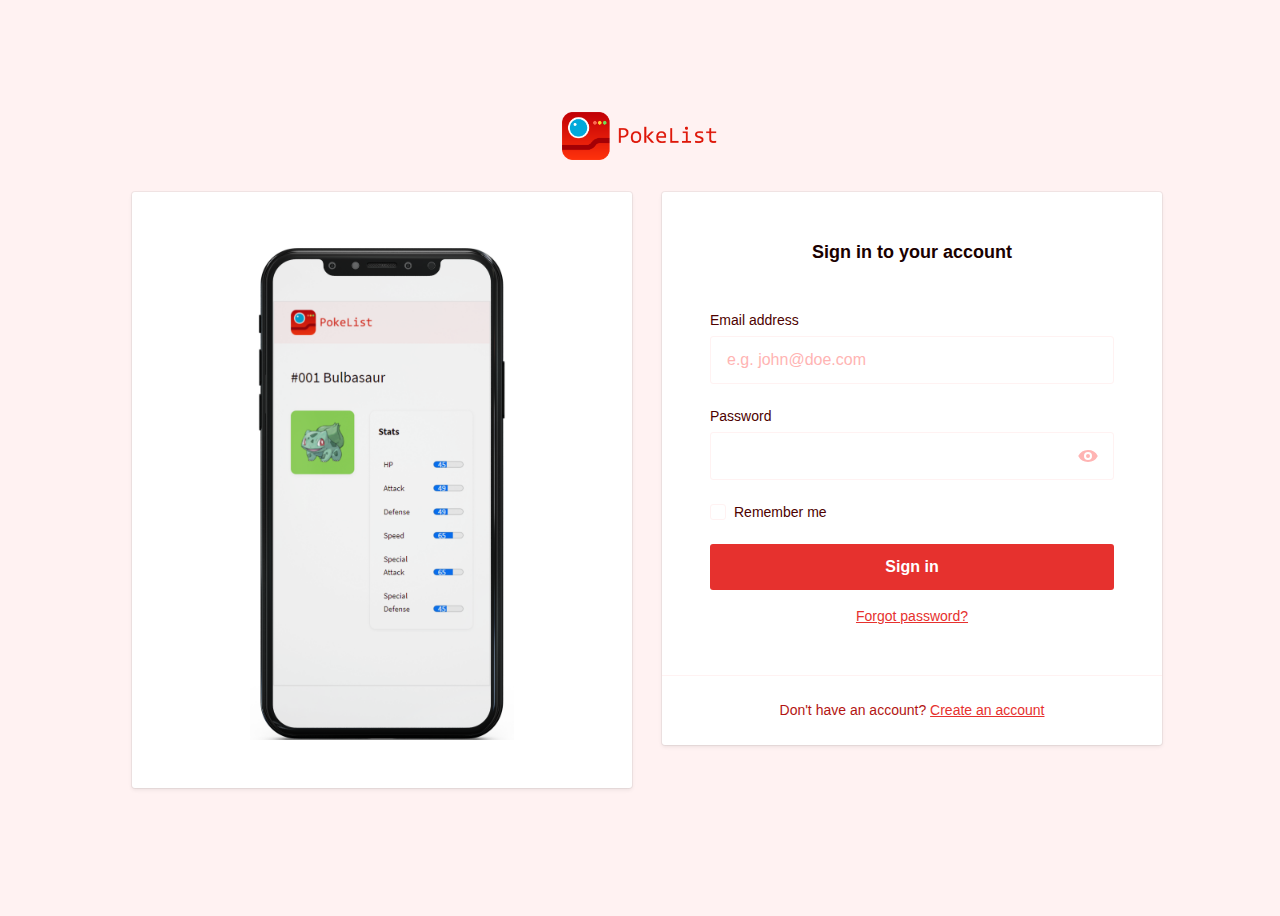
==== launchPage.html @ 208b876e "Name filter added" ====
<!doctype html>
<html lang="en">

<head>
    <meta charset="utf-8">
    <meta http-equiv="x-ua-compatible" content="ie=edge">
    <title>Pokemon</title>
    <meta name="description" content="This is my HTML5 boilerplate.">
    <meta name="viewport" content="width=device-width, initial-scale=1.0">

    <link rel="shortcut icon" type="image/x-icon" href="favicon.ico" />
    <link href="https://fonts.googleapis.com/css?family=Source+Sans+Pro:400,700" rel="stylesheet">
    <link rel="stylesheet" href="css/normalize.css">
    <link rel="stylesheet" href="css/screen2.css">

    <script src="script/app.js" defer></script>
</head>

<body>
    <section class="o-row o-row--lg o-row--login">
        <div class="o-container u-max-width-lg">
            <h1 class="c-logo">
                <img class="c-logo_image" src="img/pokelist.png" alt="PokeList">
            </h1>
            <div class="parent">
                <div class="div1">
                    <form class="c-card" action="#">
                        <div class="c-card__body">
                            <img class="o-image_mockup" src="img/mockup.png" alt="mockup">
                        </div>
                    </form>
                </div>
                <div class="div2">
                    <form class="c-card" action="#">
                        <div class="c-card__body">
                            <h2 class="c-card__title">
                                Sign in to your account
                            </h2>
                            <p class="c-form-field js-email-field">
                                <label class="c-label js-email-label" for="username">
                                    Email address
                                    <span class="c-label__error-message js-email-error-message">
                                        This field is required
                                    </span>
                                </label>
                                <input class="c-input js-email-input" type="email" name="username" id="username"
                                    placeholder="e.g. john@doe.com" required>
                            </p>
                            <p class="c-form-field js-password-field">
                                <label class="c-label js-password-label" for="password">
                                    Password
                                    <span class="c-label__error-message js-password-error-message">
                                        This field is required
                                    </span>
                                </label>
                                <span class="c-password-toggle-container">
                                    <input class="c-input c-input--password-with-toggle js-password-input"
                                        type="password" name="password" id="password" required>
                                    <!-- Password toggle -->
                                    <span class="c-password-toggle">
                                        <input id="togglePasswordCheckbox" type="checkbox"
                                            class="o-hide-accessible c-password-toggle__checkbox js-password-toggle-checkbox"
                                            tabindex="-1" />
                                        <label class="c-password-toggle__label" for="togglePasswordCheckbox">
                                            <svg class="c-password-toggle__symbol c-password-toggle__symbol--show"
                                                xmlns="http://www.w3.org/2000/svg" viewBox="0 0 20 20">
                                                <path
                                                    d="M6.4,133.876a11,11,0,0,1,19.571-.061l.029.061a11,11,0,0,1-19.571.061l-.029-.061Zm9.8,4a4,4,0,1,0,0-8h0a4,4,0,0,0,0,8Zm0-2a2,2,0,0,1,0-4h0a2,2,0,1,1,0,4Z"
                                                    transform="translate(-6.2 -123.876)" />
                                            </svg>
                                            <svg class="c-password-toggle__symbol c-password-toggle__symbol--hide"
                                                xmlns="http://www.w3.org/2000/svg" viewBox="0 0 20 20">
                                                <path
                                                    d="M19.009,73.18l-1.77,1.78a3.908,3.908,0,0,0-1.037-.137,4,4,0,0,0-3.857,5.065l-.007-.028-2.76,2.75A11.106,11.106,0,0,1,6.4,78.82,11.014,11.014,0,0,1,19.076,73.2L19,73.18Zm3.8,1.85a11.163,11.163,0,0,1,3.2,3.79,11.014,11.014,0,0,1-12.7,5.622l.077.018,1.77-1.78a3.907,3.907,0,0,0,1.037.137,4,4,0,0,0,3.857-5.065l.007.028,2.76-2.75Zm-.25-3.99,1.42,1.42L9.839,86.6l-1.42-1.42Z"
                                                    transform="translate(-6.199 -68.82)" />
                                            </svg>
                                            <span class="o-hide-accessible">Show password</span>
                                        </label>
                                    </span>
                                </span>
                            </p>
                            <!-- Custom checkbox -->
                            <p class="c-form-field c-form-field--option">
                                <input class="o-hide-accessible c-option c-option--hidden js-remember-input"
                                    type="checkbox" id="customRememberme">
                                <label class="c-label c-label--option c-custom-option js-remember-label"
                                    for="customRememberme">
                                    <span class="c-custom-option__fake-input c-custom-option__fake-input--checkbox">
                                        <svg class="c-custom-option__symbol" xmlns="http://www.w3.org/2000/svg"
                                            viewBox="0 0 9 6.75">
                                            <path
                                                d="M4.75,9.5a1,1,0,0,1-.707-.293l-2.25-2.25A1,1,0,1,1,3.207,5.543L4.75,7.086,8.793,3.043a1,1,0,0,1,1.414,1.414l-4.75,4.75A1,1,0,0,1,4.75,9.5"
                                                transform="translate(-1.5 -2.75)" />
                                        </svg>
                                    </span>
                                    Remember me
                                </label>
                            </p>
                            <p class="u-mb-md">
                                <!-- Button -->
                                <button class="o-button-reset c-button js-sign-in-button">Sign in</button>
                            </p>
                            <p class="u-text-sm u-align-text-center">
                                <a href="#!">
                                    Forgot password?
                                </a>
                            </p>
                        </div>
                        <div class="c-card__footer">
                            <p class="u-align-text-center u-text-sm u-color-neutral-dark">
                                Don't have an account? <a href="#">Create an account</a>
                            </p>
                        </div>
                    </form>
                </div>
            </div>
        </div>
    </section>
</body>

</html>
---- css/screen2.css ----
.parent {
    display: grid;
    grid-template-columns: repeat(2, 1fr);
    grid-template-rows: 1fr;
    grid-column-gap: 30px;
    grid-row-gap: 30px;
}
    
.div1 { grid-area: 1 / 1 / 2 / 2; }
.div2 { grid-area: 1 / 2 / 2 / 3; }

/*------------------------------------*\
#FONTS
\*------------------------------------*/

@font-face {
    font-family: "Inter Web";
    font-weight: 400;
    src: url("../fonts/Inter-Regular.woff2") format("woff2")
}

@font-face {
    font-family: "Inter Web";
    font-weight: 600;
    src: url("../fonts/Inter-SemiBold.woff2") format("woff2")
}

/*------------------------------------*\
#Variables
\*------------------------------------*/

:root {
    /* Global colors */
    --global-color-alpha-light: #ef5350;
    --global-color-alpha: #e6312e;
    
    --global-color-beta: #ffe6e6;

    --global-color-neutral-xxx-light: #fff2f2;
    --global-color-neutral-xx-light: #ffe6e6;
    --global-color-neutral-x-light: #ffb4b3;
    --global-color-neutral-light: #ef5350;
    --global-color-neutral: #e6312e;
    --global-color-neutral-dark: #b31512;
    --global-color-neutral-x-dark: #800200;
    --global-color-neutral-xx-dark: #4d0100;
    --global-color-neutral-xxx-dark: #1a0000;
    --global-color-error: #FF3333;
    --global-color-error-transparent: #FF3333bf;
    --global-color-error-x-transparent: #FF33334d;

    /* global page settings */
    --global-page-color: var(--global-color-neutral-xxx-dark);
    --global-page-backgroundColor: var(--global-color-neutral-xxx-light);
    --global-selection-backgroundColor: var(--global-color-alpha);

    /* border radius */
    --global-borderRadius: 3px;
    --global-borderWidth: 1px;

    /* transitions */
    --global-transitionEasing-out: ease-out;
    --global-transitionEasing-out-cubic: cubic-bezier(0.22, 0.61, 0.36, 1);
    --global-transitionDuration-alpha: .1s;
    --global-transitionDuration-beta: .2s;
    --global-transitionDuration-gamma: .3s;


     /* Baseline settings */
    --global-baseline: 8px;         
    --global-whitespace: calc(var(--global-baseline) * 3); /* = 24px */

    --global-whitespace-xs: calc(var(--global-baseline) * .5); /* = 4px */
    --global-whitespace-sm: calc(var(--global-baseline) * 1); /*  = 8px */
    --global-whitespace-md: calc(var(--global-baseline) * 2); /*  = 16px */
    --global-whitespace-lg: calc(var(--global-baseline) * 4); /*  = 32px */
    --global-whitespace-xl: calc(var(--global-whitespace) * 2); /*  = 48px */
    --global-whitespace-xxl: calc(var(--global-whitespace) * 3); /*  = 72px */

    /* forms */
    --global-label-color: var(--global-color-neutral-xx-dark);
    --global-placeholder-color: var(--global-color-neutral-x-light);
    --global-input-backgroundColor: White;
    --global-input-color: var(--global-color-neutral-xxx-dark);
    --global-input-borderColor: var(--global-color-neutral-xxx-light);
    --global-input-hover-borderColor: var(--global-color-neutral-xx-light);
    --global-input-focus-borderColor: var(--global-color-alpha);
    --global-input-error-borderColor: var(--global-color-error);
    --global-input-focus-boxShadowSpread: 0 0 0 3px;
    --global-input-focus-boxShadowColor: var(--global-color-alpha-x-transparent);
    --global-input-error-boxShadowColor: var(--global-color-error-x-transparent);
}

@media (prefers-color-scheme: dark) {
    :root {
        --global-page-color: White;
        --global-page-backgroundColor: var(--global-color-neutral-xxx-dark);

        --global-label-color: var(--global-color-neutral-xx-light);
        --global-placeholder-color: var(--global-color-neutral-dark);
        --global-input-backgroundColor: var(--global-color-neutral-xxx-dark);
        --global-input-color: var(--global-color-neutral-xxx-light);
        --global-input-borderColor: var(--global-input-backgroundColor);
        --global-input-hover-borderColor: var(--global-input-backgroundColor);
        --global-input-focus-borderColor: var(--global-input-backgroundColor);
        --global-input-focus-boxShadowColor: var(--global-color-alpha-transparent);
        --global-input-error-boxShadowColor: var(--global-color-error-transparent);
    }
}

/*------------------------------------*\
#GENERIC
\*------------------------------------*/

/*
    Generic: Page
    ---
    Global page styles + universal box-sizing:
*/

html {
    background-color: var(--global-page-backgroundColor);
    color: var(--global-page-color);
    font-size: 16px;
    line-height: 1.5;
    font-family: "Inter Web", Helvetica, arial, sans-serif;
    box-sizing: border-box;
    -webkit-font-smoothing: antialiased;
    -moz-osx-font-smoothing: grayscale;
}

*,
*:before,
*:after {
    box-sizing: inherit;
}

/*
* Remove text-shadow in selection highlight:
* https://twitter.com/miketaylr/status/12228805301
*
* Customize the background color to match your design.
*/

::-moz-selection {
    background: var(--global-selection-backgroundColor);
    color: white;
    text-shadow: none;
}

::selection {
    background: var(--global-selection-backgroundColor);
    color: white;
    text-shadow: none;
}

/*------------------------------------*\
#Elements
\*------------------------------------*/

/*
Elements: Images
---
Default markup for images to make them responsive
*/

img {
    max-width: 100%;
    vertical-align: top;
}

/*
    Elements: typography
    ---
    Default markup for typographic elements
*/

h1,
h2,
h3 {
    font-weight: 700;
}

h1 {
    font-size: 36px;
    line-height: calc(var(--global-baseline) * 6);
    margin: 0 0 var(--global-whitespace);
}

h2 {
    font-size: 32px;
    line-height: calc(var(--global-baseline) * 5);
    margin: 0 0 var(--global-whitespace);
}

h3 {
    font-size: 26px;
    line-height: calc(var(--global-baseline) * 4);
    margin: 0 0 var(--global-whitespace);
}

h4,
h5,
h6 {
    font-size: 16px;
    font-weight: 600;
    line-height: calc(var(--global-baseline) * 3);
    margin: 0 0 var(--global-whitespace);
}

p,
ol,
ul,
dl,
table,
address,
figure {
    margin: 0 0 var(--global-whitespace);
}

ul,
ol {
    padding-left: var(--global-whitespace);
}

li ul,
li ol {
    margin-bottom: 0;
}

blockquote {
    font-style: normal;
    font-size: 23px;
    line-height: calc(var(--global-baseline) * 6);
    margin: 0 0 var(--global-whitespace);
}

blockquote * {
    font-size: inherit;
    line-height: inherit;
}

figcaption {
    font-weight: 400;
    font-size: 12px;
    line-height: calc(var(--global-baseline) * 2);
    margin-top: var(--global-whitespace-xxs);
}

hr {
    border: 0;
    height: var(--global-borderWidth);
    background: LightGrey;
    margin: 0 0 var(--global-whitespace);
}

a {
    --link-transition: all var(--global-transitionDuration-alpha) var(--global-transitionEasing-out);
    transition: var(--link-transition);
    color: var(--link-color, var(--global-color-alpha));
    outline-color: var(--link-boxShadowColor);
    outline-width: medium;
    outline-offset: 2px;
}

a:visited {
    color: var(--link-visited-color, var(--global-color-alpha));
}

a:hover {
    color: var(--link-hover-color, var(--global-color-alpha-light));
}

a:active {
    color: var(--link-active-color, var(--global-color-alpha-dark));
}

a:focus {
    color: var(--link-focus-color, var(--global-color-alpha));
}

label,
input {
    display: block;
}

select {
    width: 100%;
}

input::placeholder {
    color: var(--global-placeholder-color);
}

/*------------------------------------*\
#OBJECTS
\*------------------------------------*/

.o-image_mockup {
    display:block;
    margin-left:auto;
    margin-right:auto;
    height: 500px;
}

/*
    Objects: Row
    ---
    Creates a horizontal row that stretches the viewport and adds padding around children
*/

.o-row {
    position: relative;
    padding: 24px 24px 0;
}

.o-row--login {
    min-height: 100vh;
    display: flex;
    align-items: center;
}

/* size modifiers */

.o-row--lg {
    padding-top: 48px;
    padding-bottom: 24px;
}

.o-row--xl {
    padding-top: 72px;
    padding-bottom: 48px;
}

@media (min-width: 768px) {
    .o-row {
        padding-left: 48px;
        padding-right: 48px;
    }
}

@media (min-width: 992px) {
    .o-row--xl {
        padding-top: 96px;
        padding-bottom: 72px;
    }
}

/*
    Objects: Container
    ---
    Creates a horizontal container that sets de global max-width
*/

.o-container {
    margin-left: auto;
    margin-right: auto;
    max-width: 79.5em; /* 79.5 * 16px = 1272 */
    width: 100%;
}

/*
    Objects: Row
    ---
    Creates a horizontal row that stretches the viewport and adds padding around children
*/

.o-row {
    position: relative;
    padding: var(--global-whitespace) var(--global-whitespace) 0;
}

.o-row--login {
    min-height: 100vh;
    display: -webkit-flex;
    display: -ms-flex;
    display: flex;
    -ms-align-items: center;
    align-items: center;
}

/* size modifiers */

.o-row--lg {
    padding-top: var(--global-whitespace-lg);
    padding-bottom: var(--global-whitespace);
}

@media (min-width: 768px) {
    .o-row {
        padding-left: var(--global-whitespace-lg);
        padding-right: var(--global-whitespace-lg);
    }
}

/*
    Objects: Container
    ---
    Creates a horizontal container that sets de global max-width
*/

.o-container {
    margin-left: auto;
    margin-right: auto;
    max-width: 79.5em; /* 79.5 * 16px = 1272 */
    width: 100%;
}

/*
    Objects: section
    ---
    Creates vertical whitespace between adjacent sections inside a row
*/

.o-section {
    position: relative;
}

.o-section + .o-section {
    padding-top: var(--global-whitespace);
}

@media (min-width: 768px) {
    .o-section--lg + .o-section--lg,
    .o-section--xl + .o-section--xl {
        padding-top: var(--global-whitespace-lg);
    }
}

@media (min-width: 992px) {
    .o-section--xl + .o-section--xl {
        padding-top: var(--global-whitespace-xxl);
    }
}

/*
    Objects: Layout
    ---
    The layout object provides us with a column-style layout system. This object
    contains the basic structural elements, but classes should be complemented
    with width utilities
*/

.o-layout {
    display: -webkit-flex;
    display: -ms-flexbox;
    display: flex;
    flex-wrap: wrap;
}

.o-layout__item {
    width: 100%;
}

/* gutter modifiers, these affect o-layout__item too */

.o-layout--gutter {
    margin: 0 -12px;
}

.o-layout--gutter > .o-layout__item {
    padding: 0 12px;
}

.o-layout--gutter-sm {
    margin: 0 -6px;
}

.o-layout--gutter-sm > .o-layout__item {
    padding: 0 6px;
}

.o-layout--gutter-lg {
    margin: 0 calc(var(--global-whitespace) * -1);
}

.o-layout--gutter-lg > .o-layout__item {
    padding: 0 var(--global-whitespace);
}

.o-layout--gutter-xl {
    margin: 0 calc(var(--global-whitespace-lg) * -1);
}

.o-layout--gutter-xl > .o-layout__item {
    padding: 0 var(--global-whitespace-lg);
}

/* reverse horizontal row modifier */

.o-layout--row-reverse {
    flex-direction: row-reverse;
}

/* Horizontal alignment modifiers*/

.o-layout--justify-start {
    justify-content: flex-start;
}

.o-layout--justify-end {
    justify-content: flex-end;
}

.o-layout--justify-center {
    justify-content: center;
}

.o-layout--justify-space-around {
    justify-content: space-around;
}

.o-layout--justify-space-evenly {
    justify-content: space-evenly;
}

.o-layout--justify-space-between {
    justify-content: space-between;
}

/* Vertical alignment modifiers */

.o-layout--align-start {
    align-items: flex-start;
}

.o-layout--align-end {
    align-items: flex-end;
}

.o-layout--align-center {
    align-items: center;
}

.o-layout--align-baseline {
    align-items: baseline;
}

/* Vertical alignment modifiers that only work if there is one than one flex item */

.o-layout--align-content-start {
    align-content: start;
}

.o-layout--align-content-end {
    align-content: end;
}

.o-layout--align-content-center {
    align-content: center;
}

.o-layout--align-content-space-around {
    align-content: space-around;
}

.o-layout--align-content-space-between {
    align-content: space-between;
}

/*
    Objects: List
    ---
    Small reusable object to remove default list styling from lists
*/

.o-list {
    list-style: none;
    padding: 0;
}

/*
    Object: Button reset
    ---
    Small button reset object
*/

.o-button-reset {
    border: none;
    margin: 0;
    padding: 0;
    width: auto;
    overflow: visible;
    background: transparent;

    /* inherit font & color from ancestor */
    color: inherit;
    font: inherit;

    /* Normalize `line-height`. Cannot be changed from `normal` in Firefox 4+. */
    line-height: normal;

    /* Corrects font smoothing for webkit */
    -webkit-font-smoothing: inherit;
    -moz-osx-font-smoothing: inherit;

    /* Corrects inability to style clickable `input` types in iOS */
    -webkit-appearance: none;
}

/*
    Object: Hide accessible
    ---
    Accessibly hide any element
*/

.o-hide-accessible {
    position: absolute;
    width: 1px;
    height: 1px;
    padding: 0;
    margin: -1px;
    overflow: hidden;
    clip: rect(0, 0, 0, 0);
    border: 0;
}

/*------------------------------------*\
#COMPONENTS
\*------------------------------------*/

/*
    Component: Logo
    ---
    Website main logo
*/

.c-logo {
    height: var(--global-whitespace-xl);
    display: flex;
    align-items: center;
    justify-content: center;
    margin-bottom: var(--global-whitespace-lg);
}

.c-logo_image {
    height: var(--global-whitespace-xl);
}

/*
    Component: Card
    ---
    Card with box shadow
*/

.c-card {
    --card-borderRadius: var(--global-borderRadius);
    background-color: var(--card-backgroundColor, White);
    margin-bottom: var(--global-whitespace);
    border-radius: var(--card-borderRadius, var(--global-borderRadius));
    box-shadow: 0 0 0 1px rgba(0,0,0, 0.05), 0 2px 4px rgba(0,0,0,.075);
    overflow: hidden;
    width: 500px;
}

/* Add padding to child for more flexibility */
.c-card__body,
.c-card__footer {
    padding: var(--global-whitespace);
}

.c-card__footer {
    text-align: center;
    border-top: var(--global-borderWidth) solid var(--card__footer-borderColor, var(--global-color-neutral-xxx-light));
}

.c-card__title {
    text-align: center;
    font-size: 18px;
    line-height: calc(var(--global-baseline) * 3);
    font-weight: 600;
}

/* This allows c-card__body and __footer to have equal padding everywhere */

.c-card__body > *:last-child,
.c-card__footer > *:last-child,
.c-card__body > *:last-child > *:last-child,
.c-card__footer > *:last-child > *:last-child {
    margin-bottom: 0;
}

@media (min-width: 27em) {
    .c-card__body {
        padding: var(--global-whitespace-xl);
    }

    .c-card__title {
        margin-bottom: var(--global-whitespace-xl);
    }
}

@media (prefers-color-scheme: dark) {
    .c-card {
        --card-backgroundColor: var(--global-color-neutral-xxx-dark);
        --card__footer-borderColor: var(--global-color-neutral-xxx-dark);
    }
}

/*
    Component: Forms
    ---
    Everything form related here
*/

.c-form-field {
    position: relative;
}

.c-form-field--option {
    display: flex;
    align-items: center;
}

/*
    Component: Input
    ---
    Class to put on all input="text" like form inputs
*/

.c-input {
    --input-transition: all var(--global-transitionDuration-alpha) var(--global-transitionEasing-out);
    -webkit-appearance: none;
    -moz-appearance: none;
    appearance: none;
    width: 100%;
    border-radius: var(--input-borderRadius, var(--global-borderRadius));
    border: var(--input-borderWidth, var(--global-borderWidth)) solid var(--input-borderColor, var(--global-input-borderColor));
    background-color: var(--input-backgroundColor, var(--global-input-backgroundColor));
    color: var(--global-input-color);
    font-family: inherit;
    font-size: 16px;
    line-height: calc(var(--global-baseline) * 3);
    padding: calc(var(--global-baseline) * 1.5 - var(--global-borderWidth)) var(--global-whitespace-md);
    outline: none;
    transition: var(--input-transition);
}

.c-input:hover {
    border-color: var(--input-hover-borderColor, var(--global-input-hover-borderColor));
}

.c-input:focus,
.c-input:active {
    border-color: var(--input-focus-borderColor, var(--global-input-focus-borderColor));
    box-shadow: var(--global-input-focus-boxShadowSpread) var(--input-focus-boxShadowColor, var(--global-input-focus-boxShadowColor));
}

/*
Input password with toggle checkbox on top of it needs
more padding on the right to avoid overlap
*/

.c-input--password-with-toggle {
    padding-right: 52px;
}

/* input password with floating label */
/* 
.c-input--with-floating-label:focus {
    box-shadow: 0 0 0 1px var(--global-input-focus-borderColor);
} */

/* option input for checkboxes and radio buttons */

.c-option {
    margin-right: var(--global-whitespace-sm);
}

/*
    Component: Label
    ---
    Class to put on all form labels
*/

.c-label {
    margin-bottom: 0;
    font-size: 14px;
    padding-bottom: var(--global-whitespace-sm);    
    line-height: calc(var(--global-baseline) * 2);
    color: var(--label-color, var(--global-label-color));
}

.c-label--option {
    padding-bottom: 0;
}

.c-label__error-message {
    font-weight: 600;
	float: right;
	display: none;
}

.c-label__error-message.is-visible {
	display: block;
}

.c-label--floating {
    position: absolute;
    top: calc(var(--global-baseline) * 1.5);
    left: var(--global-whitespace-sm);
    padding: var(--global-whitespace-xs)  var(--global-whitespace-sm);
    background-color: var(--label--floating-backgroundColor, var(--global-input-backgroundColor));
    transition: transform var(--global-transitionDuration-alpha) var(--global-transitionEasing-out);
    z-index: 1;
    border-radius: var(--global-borderRadius);
}

.is-floating,
.c-form-field:focus-within .c-label--floating {
    transform: translateY(calc(var(--global-baseline) * -3))
}

@media (prefers-color-scheme: dark) {
    /* .c-label--floating {
        --label--floating-backgroundColor: transparent;
    } */
}

/*
    Component: Button
    ---
    Class to put on form buttons or
*/

.c-button {
    font-size: 16px;
    font-weight: 600;
    border-radius: var(--button-borderRadius, var(--global-borderRadius));
    border: var(--button-borderWidth, var(--global-borderWidth)) solid var(--button-borderColor, var(--global-color-alpha-dark));
    background-color: var(--button-backgroundColor, var(--global-color-alpha));
    color: #fff;
    padding: calc(var(--global-baseline) * 1.5 - var(--button-borderWidth, var(--global-borderWidth))) var(--global-whitespace-md);
    line-height: calc(var(--global-baseline) * 3);
    width: 100%;
    outline: none;
    box-shadow: var(--button-boxShadow, 0);
    transition: all var(--global-transitionDuration-alpha) var(--global-transitionEasing-out);
}

.c-button:hover {
    border-color: var(--button-hover-borderColor, var(--global-color-alpha-dark));
    background-color: var(--button-hover-backgroundColor, var(--global-color-alpha-light));
}

.c-button:focus {
    background-color: var(--button-focus-backgroundColor, var(--global-color-alpha));
    border-color: var(--button-focus-borderColor, var(--global-color-alpha-dark));
    box-shadow: var(--global-input-focus-boxShadowSpread) var(--button-focus-boxShadowColor, var(--global-input-focus-boxShadowColor));
}

.c-button:active {
    background-color: var(--button-active-backgroundColor, var(--global-color-alpha-dark));
    border-color: var(--button-active-borderColor, var(--global-color-alpha-dark));
    box-shadow: var(--button-active-boxShadow, 0);
}

@media (prefers-color-scheme: dark) {
    .c-button {
        --button-borderColor: var(--global-color-alpha);
        --button-hover-borderColor: var(--global-color-alpha-light);
        --button-active-borderColor: var(--global-color-alpha-dark);
        --button-focus-borderColor: var(--global-color-alpha-x-dark);
    }
}

/*
    Component: Option list
    ---

*/

.c-option-list {
    margin-bottom: var(--global-whitespace-lg);
}

.c-option-list__item {
    margin-bottom: calc(var(--global-baseline) * 1.5);
}

/*
    Custom option
    ---
    Custom checkboxes & radio buttons
*/

/* Hide the actual input with the class .o-hide-accessible */

.c-custom-option {
    --custom-option-background: var(--global-input-backgroundColor);
    --custom-option-borderRadius: var(--global-borderRadius);
    --custom-option-borderColor: var(--global-input-borderColor);
    --custom-option-hover-borderColor: var(--global-input-hover-borderColor);
    --custom-option-focus-borderColor: var(--global-input-focus-borderColor);
    --custom-option-focus-boxShadowColor: var(--global-input-focus-boxShadowColor);
    --custom-option-focus-boxShadow: var(--global-input-focus-boxShadowSpread) var(--custom-option-focus-boxShadowColor);
    --custom-option__symbol-fill: var(--global-color-alpha);
    --custom-option-transition: var(--global-transitionDuration-alpha) var(--global-transitionEasing-out);
    display: flex;
    align-items: center;
}

.c-custom-option__fake-input {
    display: flex;
    align-items: center;
    justify-content: center;
    width: 16px;
    height: 16px;
    margin-right: 8px;
    background: var(--custom-option-background);
    border: 1px solid var(--custom-option-borderColor);
    transition: all var(--custom-option-transition);
    box-shadow: var(--custom-option-boxShadow, 0);
}

.c-custom-option__fake-input--checkbox {
    border-radius: var(--custom-option-borderRadius);
}

.c-custom-option__fake-input--radio {
    border-radius: 100%;
}

.c-custom-option__symbol {
    display: block;
    opacity: 0; /* Hide the symbol initially */
    transform: scale(.5);
    transition: transform var(--custom-option-transition), opacity var(--custom-option-transition);
}

.c-custom-option__fake-input--checkbox .c-custom-option__symbol {
    width: 10px;
    height: 10px;
    fill: var(--custom-option__symbol-fill);
}

.c-custom-option__fake-input--radio .c-custom-option__symbol {
    background-color: var(--custom-option__symbol-fill);
    border-radius: 100%;
    width: 6px;
    height: 6px;
}

/* hover state */

.c-custom-option:hover {
    --custom-option-borderColor: var(--custom-option-hover-borderColor);
}

/* focused and active state */

.c-option--hidden:focus + .c-custom-option,
.c-option--hidden:active + .c-custom-option {
    --custom-option-borderColor: var(--custom-option-focus-borderColor);
    --custom-option-boxShadow: var(--custom-option-focus-boxShadow);
}

/* checked state */

.c-option--hidden:checked + .c-custom-option .c-custom-option__symbol {
    opacity: 1; /* Show the symbol when the invisible checkbox/radio button is checked */
    transform: scale(1);
}

/*
    Component: Custom Toggle
    ---
    Visually change a checkbox into a toggle
*/

.c-custom-toggle-list {
    --toggle-list-borderColor: var(--global-color-neutral-xxx-light);
    margin-bottom: 24px;
}

.c-custom-toggle-list__item {
    margin-bottom: 12px;
}

.c-custom-toggle-list__item + .c-custom-toggle-list__item {
    padding-top: 12px;
    border-top: 1px solid var(--toggle-list-borderColor);
}

.c-custom-toggle {
    --toggle-backgroundColor: var(--global-color-neutral-xxxx-light);
    --toggle-borderColor: var(--global-input-borderColor);
    --toggle-focus-borderColor: var(--global-input-focus-borderColor);
    --toggle-checked-borderColor: var(--global-color-alpha-dark);
    --toggle-checked-backgroundColor: var(--global-color-alpha);
    --toggle-focus-boxShadow: var(--global-input-focus-boxShadowSpread) var(--global-input-focus-boxShadowColor);
    --toggle-transition: all var(--global-transitionDuration-alpha) var(--global-transitionEasing-out);
    --toggle__switch-backgroundColor: White;
    --toggle__switch-checked-backgroundColor: White;
    --toggle__switch-transition: all var(--global-transitionDuration-alpha) var(--global-transitionEasing-out);
    display: flex;
    align-items: center;
}

.c-custom-toggle--inverted {
    flex-direction: row-reverse;
    justify-content: space-between;
}

.c-custom-toggle__fake-input {
    display: block;
    height: 24px;
    width: 48px;
    margin-right: 16px;
    background-color: var(--toggle-backgroundColor);
    border-radius: 32px;
    border: 1px solid var(--toggle-borderColor);
    transition: var(--toggle-transition);
    box-shadow: var(--toggle-boxShadow, 0);
}

.c-custom-toggle--inverted .c-custom-toggle__fake-input {
    margin-right: 0;
}

.c-custom-toggle__fake-input::after {
    position: relative;
    display: block;
    content: '';
    height: 22px;
    width: 22px;
    border-radius: 22px;
    box-shadow: 0 1px 3px 1px rgba(0,0,0,.2);
    background-color: var(--toggle__switch-backgroundColor);
    transition: var(--toggle__switch-transition);
}

/* focused and active state */

.c-option--hidden:focus + .c-custom-toggle,
.c-option--hidden:active + .c-custom-toggle {
    --toggle-borderColor: var(--toggle-focus-borderColor);
    --toggle-boxShadow: var(--toggle-focus-boxShadow);
}

/* checked state */

.c-option--hidden:checked + .c-custom-toggle {
    --toggle-backgroundColor: var(--toggle-checked-backgroundColor);
    --toggle-borderColor: var(--toggle-checked-borderColor);
    --toggle__switch-backgroundColor: var(--toggle__switch-checked-backgroundColor);
}

.c-option--hidden:checked + .c-custom-toggle .c-custom-toggle__fake-input::after {
    transform: translate(24px,0);
}

/* special active state */

.c-option--hidden:active + .c-custom-toggle .c-custom-toggle__fake-input::after {
    width: 28px;
}

.c-option--hidden:active:checked + .c-custom-toggle .c-custom-toggle__fake-input::after {
    margin-left: -6px;
}

@media (prefers-color-scheme: dark) {
    .c-custom-toggle-list {
        --toggle-list-borderColor: var(--global-color-neutral-xx-dark);
    }

    .c-custom-toggle {
        --toggle-backgroundColor: var(--global-input-backgroundColor);
        --toggle-checked-borderColor: var(--toggle-checked-backgroundColor);
        --toggle-focus-boxShadow: 0 0 0 1px var(--global-color-neutral-xxxx-dark), var(--global-input-focus-boxShadowSpread) var(--global-input-focus-boxShadowColor);
        --toggle__switch-backgroundColor: var(--global-color-neutral-dark);
        --toggle__switch-checked-backgroundColor: White;
    }
}

/*
    Component: Custom Select
    ---
    Custom select dropdown
*/


.c-custom-select {
    display: block;
    position: relative;
}

.c-custom-select__symbol {
    width: 24px;
    height: 24px;
    position: absolute;
    top: 12px;
    right: 12px;
    pointer-events: none;
    fill: var(--global-color-neutral-x-light);
}

/*
    Component: Password Toggle
    ---
    Password toggle custom checkbox
*/

.c-password-toggle-container {
    position: relative;
    display: block;
}

.c-password-toggle {
    --password-toggle__symbol-fill: var(--global-color-neutral-x-light);
    position: absolute;
    top: 0;
    right: 0;
    bottom: 0;
    display: block;
}

.c-password-toggle__label {
    display: flex;
    align-items: center;
    /* top: 0;
    right: 0;
    bottom: 0;
    position: absolute; */
    /* padding: 0 16px; */
    padding: 14px 16px;
}

.c-password-toggle__symbol {
    display: block;
    width: 20px;
    height: 20px;
    fill: var(--password-toggle__symbol-fill);
}

.c-password-toggle__symbol--hide {
    display: none;
}

.c-password-toggle__checkbox:checked + .c-password-toggle__label .c-password-toggle__symbol--hide {
    display: block;
}

.c-password-toggle__checkbox:checked + .c-password-toggle__label .c-password-toggle__symbol--show {
    display: none;
}

@media (prefers-color-scheme: dark) {
    .c-password-toggle {
        --password-toggle__symbol-fill: var(--global-color-neutral-x-dark);
    }
}

/* tent */

.c-tent {
    --tent__icon-size: calc(var(--global-baseline) * 10);
    --tent-borderRadius: calc(var(--global-borderRadius) * 2);
    --tent-transition: var(--global-transitionDuration-gamma) var(--global-transitionEasing-out-cubic);
    position: relative;
    display: flex;
    flex-direction: column;
    justify-content: center;
    align-items: center;
    text-decoration: none;
    transition: transform var(--tent-transition);
    transform: var(--tent-transform, none);
}

/* shadows are made with before and after for performance */

.c-tent::before,
.c-tent::after {
    content: "";
    position: absolute;
    top: 0;
    right: 0;
    bottom: 0;
    left: 0;
    transition: opacity var(--tent-transition);
    pointer-events: none;
    border-radius: var(--tent-borderRadius);
}

.c-tent::before {
    box-shadow: 0 6px 12px -2px rgba(0,0,0,.125), 0 3px 7px -3px rgba(0,0,0,.2);
    opacity: var(--tent__before-opacity, 1);
}

.c-tent::after {
    box-shadow: 0 50px 100px -20px rgba(0,0,0,.25), 0 30px 60px -30px rgba(0,0,0,.3), 0 -18px 60px -10px rgba(0,0,0,.025);
    opacity: var(--tent__after-opacity, 0);
}

.c-tent__body {
    border-radius: var(--tent-borderRadius);
    background-color: var(--tent-backgroundColor, white);
    padding: var(--tent__body-whitespace, calc(var(--tent__icon-size) / 1.25));
    position: relative;
    overflow: hidden;
}

.c-tent__icon-wrapper {
    width: var(--tent__icon-size);
    height: var(--tent__icon-size);
    border-radius: 100%;
    background-color: var(--tent__icon-backgroundColor, white);
    display: flex;
    align-items: center;
    justify-content: center;
    position: absolute;
    top: calc(var(--tent__icon-size) / -2);
    z-index: 10;
    box-shadow: 0 2px 5px rgba(0,0,0,.1), 0 1px 2px rgba(0,0,0,.07);
    transition: transform var(--tent-transition);
    transform: var(--tent__icon-wrapper-transform, none);
}

.c-tent__icon {
    width: calc(var(--tent__icon-size) / 1.75);
    height: calc(var(--tent__icon-size) / 1.75);
}

.c-tent__content {
    color: var(--tent__content-color, var(--global-color-neutral));
    transition: transform var(--tent-transition);
    transform: var(--tent__content-transform, none);
}

.c-tent__content > *:last-child,
.c-tent__content > *:last-child > *:last-child {
    margin-bottom: 0;
}

.c-tent__title {
    font-size: 19px;
    font-weight: normal;
    line-height: calc(var(--global-baseline) * 3);
    margin-bottom: var(--global-whitespace-xs);
    color: var(--tent__title-color, var(--global-page-color));
}

.c-tent__action {
    position: absolute;
    bottom: 0;
    left: 0;
    right: 0;
    text-align: center;
    font-weight: 600;
    padding: calc(var(--tent__icon-size) / 5) var(--global-whitespace);
    /* color: var(--tent__action-color, var(--global-color-alpha)); */
    background-color: var(--tent__action-backgroundColor, var(--global-color-neutral-xxxx-light));
    transform: var(--tent__action-opacity, translateY(calc(var(--tent__icon-size) / 2)));
    transition: all var(--tent-transition);
    opacity: var(--tent__action-opacity, 0);
    text-transform: uppercase;
    letter-spacing: 0.1em;
    font-size: 14px;
}

.c-tent:hover {
    --tent-transform: translateY(calc(var(--global-whitespace-xs) * -1));
    --tent__icon-wrapper-transform: scale(.75);
    --tent__content-transform: translateY(calc(var(--tent__icon-size) / -6));
    --tent__action-transfrom: none;
    --tent__action-opacity: 1;
    --tent__before-opacity: 0;
    --tent__after-opacity: 1;
}

.c-tent:active {
    --tent-transform: none;
}

/*

.c-tent:hover {
    transform: translateY(calc(var(--global-whitespace-xs) * -1));
}

.c-tent:hover .c-tent__icon-wrapper {
    transform: scale(.75);
}

.c-tent:hover .c-tent__content {
    transform: translateY(calc(var(--tent__icon-size) / -6));
}

.c-tent:hover .c-tent__action {
    transform: none;
    opacity: 1;
}


.c-tent:hover::before {
    opacity: 0;
}

.c-tent:hover::after {
    opacity: 1;
}

.c-tent:active {
    transform: none;
}

*/

@media (prefers-color-scheme: dark) {
    .c-tent {
        --tent-backgroundColor: var(--global-color-neutral-xxx-dark);
        --tent__content-color: var(--global-color-neutral-light);
        --tent__icon-backgroundColor: var(--global-color-neutral-xxx-dark);
        --tent__icon-backgroundColor: var(--global-color-alpha-light);
        --tent__action-backgroundColor: var(--global-color-neutral-xx-dark);
        /* --tent__action-color: white; */
    }
}

/* icons */

.c-icon__path--color-1 {
    fill: var(--icon__path-color-1, var(--global-color-alpha-x-transparent));
}

.c-icon__path--color-2 {
    fill: var(--icon__path-color-2, var(--global-color-alpha));
}

@media (prefers-color-scheme: dark) {
    .c-icon {
        --icon__path-color-1: var(--global-color-alpha-dark);
        --icon__path-color-2: white;
    }
}

/* Like button */

.c-like__symbol {
	position: relative;
	width: 24px;
	fill: var( --global-color-neutral-x-light );
	transform: scale(1);
	transition: transform .5s cubic-bezier(0.175, 0.885, 0.32, 2.275);
	will-change: transform;
}

.c-like__input:checked + .c-like__label .c-like__symbol {
	transform: scale(1.1);
	fill: #D80027;
}

/*------------------------------------*\
#States
\*------------------------------------*/

.has-error {
    --label-color: var(--global-color-error);
    --input-borderColor: var(--global-input-error-borderColor);
    --input-hover-borderColor: var(--global-input-error-borderColor);
    --input-focus-borderColor: var(--global-input-error-borderColor);
    --input-focus-boxShadowColor: var(--global-input-error-boxShadowColor);
}

/*------------------------------------*\
#UTILITIES
\*------------------------------------*/

/*
    Utilities: color
    ---
    Utility classes to put specific colors onto elements
*/

.u-color-neutral {
    color: var(--global-color-neutral);
}

.u-color-neutral-dark {
    color: var(--global-color-neutral-dark);
}

/*
    Utilities: spacing
    ---
    Utility classes to put specific margins and paddings onto elements
*/

.u-pt-clear {
    padding-top: 0 !important;
}

.u-mb-clear {
    margin-bottom: 0 !important;
}

.u-mb-xs {
    margin-bottom: 4px !important;
}

.u-mb-sm {
    margin-bottom: 8px !important;
}

.u-mb-md {
    margin-bottom: 16px !important;
}

.u-mb-lg {
    margin-bottom: 32px !important;
}

.u-mb-xl {
    margin-bottom: 48px !important;
}

/*
    Utilities: max-width
    ---
    Utility classes to put specific max widths onto elements
*/

.u-max-width-xs {
    max-width: 27em !important;
}

.u-max-width-sm {
    max-width: 39em !important;
}

.u-max-width-md {
    max-width: 50em !important;
}

.u-max-width-lg {
    max-width: 63.5em !important;
}

.u-max-width-none {
    max-width: none !important;
}


/*
    Utilities: align
    ---
    Utility classes align text or components
*/

.u-align-text-center {
    text-align: center;
}

.u-align-center {
    margin: 0 auto;
}

/*
    Utilities: text
    Utility classes to create smaller or bigger test
*/

.u-text-sm {
    font-size: 14px;
}

/*
    Utility: Widths
    ---
    Utility classes to put specific widths onto elements
    Will be mostly used on o-layout__item
*/

.u-width-auto {
    width: auto !important;
}

.u-1-of-2 {
    width: 50% !important;
}

.u-1-of-3 {
    width: 33.3333333333% !important;
}

.u-2-of-3 {
    width: 66.6666666667% !important;
}

.u-1-of-4 {
    width: 25% !important;
}

.u-3-of-4 {
    width: 75% !important;
}

.u-1-of-5 {
    width: 20% !important;
}

.u-2-of-5 {
    width: 40% !important;
}

.u-3-of-5 {
    width: 60% !important;
}

.u-4-of-5 {
    width: 80% !important;
}

.u-1-of-6 {
    width: 16.6666666667% !important;
}

.u-5-of-6 {
    width: 83.3333333333% !important;
}

@media (min-width: 576px) {
    .u-1-of-2-bp1 {
        width: 50% !important;
    }
    .u-1-of-3-bp1 {
        width: 33.3333333333% !important;
    }
    .u-2-of-3-bp1 {
        width: 66.6666666667% !important;
    }
    .u-1-of-4-bp1 {
        width: 25% !important;
    }
    .u-3-of-4-bp1 {
        width: 75% !important;
    }
    .u-1-of-5-bp1 {
        width: 20% !important;
    }
    .u-2-of-5-bp1 {
        width: 40% !important;
    }
    .u-3-of-5-bp1 {
        width: 60% !important;
    }
    .u-4-of-5-bp1 {
        width: 80% !important;
    }
    .u-1-of-6-bp1 {
        width: 16.6666666667% !important;
    }
    .u-5-of-6-bp1 {
        width: 83.3333333333% !important;
    }
}

@media (min-width: 768px) {
    .u-1-of-2-bp2 {
        width: 50% !important;
    }
    .u-1-of-3-bp2 {
        width: 33.3333333333% !important;
    }
    .u-2-of-3-bp2 {
        width: 66.6666666667% !important;
    }
    .u-1-of-4-bp2 {
        width: 25% !important;
    }
    .u-3-of-4-bp2 {
        width: 75% !important;
    }
    .u-1-of-5-bp2 {
        width: 20% !important;
    }
    .u-2-of-5-bp2 {
        width: 40% !important;
    }
    .u-3-of-5-bp2 {
        width: 60% !important;
    }
    .u-4-of-5-bp2 {
        width: 80% !important;
    }
    .u-1-of-6-bp2 {
        width: 16.6666666667% !important;
    }
    .u-5-of-6-bp2 {
        width: 83.3333333333% !important;
    }
}

@media (min-width: 992px) {
    .u-1-of-2-bp3 {
        width: 50% !important;
    }
    .u-1-of-3-bp3 {
        width: 33.3333333333% !important;
    }
    .u-2-of-3-bp3 {
        width: 66.6666666667% !important;
    }
    .u-1-of-4-bp3 {
        width: 25% !important;
    }
    .u-3-of-4-bp3 {
        width: 75% !important;
    }
    .u-1-of-5-bp3 {
        width: 20% !important;
    }
    .u-2-of-5-bp3 {
        width: 40% !important;
    }
    .u-3-of-5-bp3 {
        width: 60% !important;
    }
    .u-4-of-5-bp3 {
        width: 80% !important;
    }
    .u-1-of-6-bp3 {
        width: 16.6666666667% !important;
    }
    .u-5-of-6-bp3 {
        width: 83.3333333333% !important;
    }
}

@media (min-width: 1200px) {
    .u-1-of-2-bp4 {
        width: 50% !important;
    }
    .u-1-of-3-bp4 {
        width: 33.3333333333% !important;
    }
    .u-2-of-3-bp4 {
        width: 66.6666666667% !important;
    }
    .u-1-of-4-bp4 {
        width: 25% !important;
    }
    .u-3-of-4-bp4 {
        width: 75% !important;
    }
    .u-1-of-5-bp4 {
        width: 20% !important;
    }
    .u-2-of-5-bp4 {
        width: 40% !important;
    }
    .u-3-of-5-bp4 {
        width: 60% !important;
    }
    .u-4-of-5-bp4 {
        width: 80% !important;
    }
    .u-1-of-6-bp4 {
        width: 16.6666666667% !important;
    }
    .u-5-of-6-bp4 {
        width: 83.3333333333% !important;
    }
}

/*------------------------------------*\
#MEDIA
\*------------------------------------*/

/*
    Media Queries
    ---
    EXAMPLE Media Queries for Responsive Design.
    These examples override the primary ('mobile first') styles.
    USE THEM INLINE!
*/

/* Extra small devices (portrait phones, less than 576px)
No media query since this is the default in mobile first design
*/

/* Small devices (landscape phones, 576px and up)
@media (min-width: 576px) {}
*/

/* Medium devices (tablets, 768px and up)
@media (min-width: 768px) {}
*/

/* Large devices (landscape tablets, desktops, 992px and up)
@media (min-width: 992px) {}
*/

/* Extra large devices (large desktops, 1200px and up)
@media (min-width: 1200px) {}
*/

/*
    Print styles.
    ---
    Inlined to avoid the additional HTTP request:
    http://www.phpied.com/delay-loading-your-print-css/
*/

@media print {
    *,
    *:before,
    *:after {
        background: transparent !important;
        color: #000 !important;
        /* Black prints faster:
        http://www.sanbeiji.com/archives/953 */
        box-shadow: none !important;
        text-shadow: none !important;
    }
    a,
    a:visited {
        text-decoration: underline;
    }
    a[href]:after {
        content: " (" attr(href) ")";
    }
    abbr[title]:after {
        content: " (" attr(title) ")";
    }
    /*
    * Don't show links that are fragment identifiers,
    * or use the `javascript:` pseudo protocol
    */
    a[href^="#"]:after,
    a[href^="javascript:"]:after {
        content: "";
    }
    pre {
        white-space: pre-wrap !important;
    }
    pre,
    blockquote {
        border: 1px solid #999;
        page-break-inside: avoid;
    }
    /*
    * Printing Tables:
    * http://css-discuss.incutio.com/wiki/Printing_Tables
    */
    thead {
        display: table-header-group;
    }
    tr,
    img {
        page-break-inside: avoid;
    }
    p,
    h2,
    h3 {
        orphans: 3;
        widows: 3;
    }
    h2,
    h3 {
        page-break-after: avoid;
    }
}
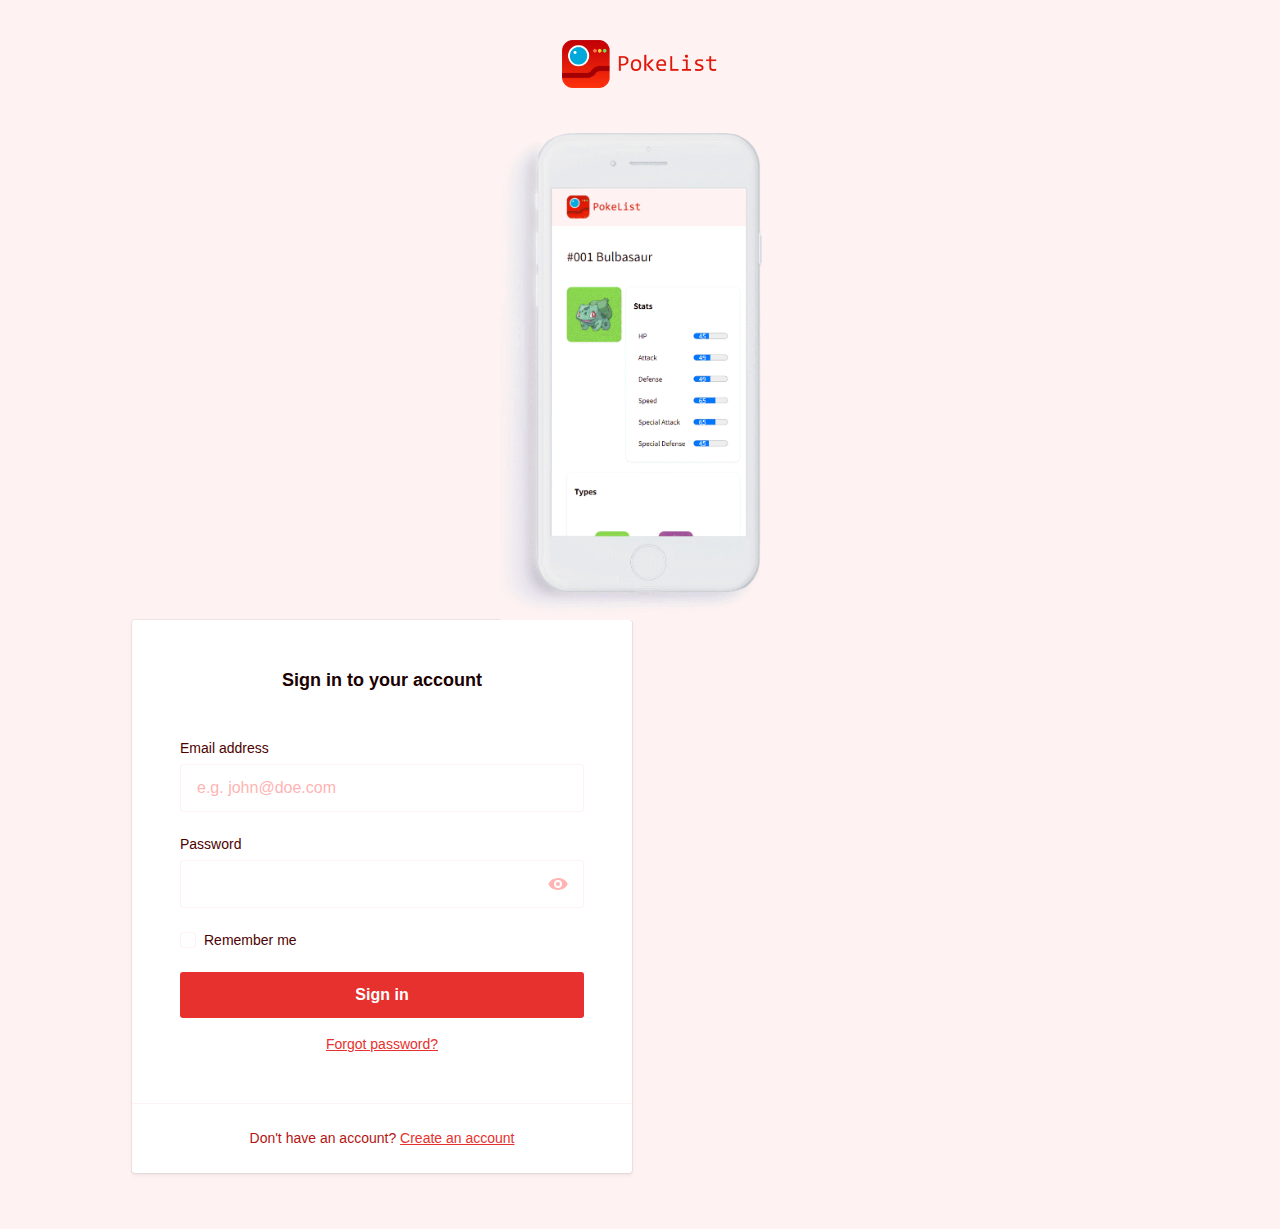
==== commit 4028a9b5: "Filter done and mockup added" ====
--- a/launchPage.html
+++ b/launchPage.html
@@ -22,98 +22,88 @@
             <h1 class="c-logo">
                 <img class="c-logo_image" src="img/pokelist.png" alt="PokeList">
             </h1>
-            <div class="parent">
-                <div class="div1">
-                    <form class="c-card" action="#">
-                        <div class="c-card__body">
-                            <img class="o-image_mockup" src="img/mockup.png" alt="mockup">
-                        </div>
-                    </form>
+            <img class="o-image_mockup" src="img/mockup.gif" alt="mockup">
+            <form class="c-card" action="#">
+                <div class="c-card__body">
+                    <h2 class="c-card__title">
+                        Sign in to your account
+                    </h2>
+                    <p class="c-form-field js-email-field">
+                        <label class="c-label js-email-label" for="username">
+                            Email address
+                            <span class="c-label__error-message js-email-error-message">
+                                This field is required
+                            </span>
+                        </label>
+                        <input class="c-input js-email-input" type="email" name="username" id="username"
+                            placeholder="e.g. john@doe.com" required>
+                    </p>
+                    <p class="c-form-field js-password-field">
+                        <label class="c-label js-password-label" for="password">
+                            Password
+                            <span class="c-label__error-message js-password-error-message">
+                                This field is required
+                            </span>
+                        </label>
+                        <span class="c-password-toggle-container">
+                            <input class="c-input c-input--password-with-toggle js-password-input"
+                                type="password" name="password" id="password" required>
+                            <!-- Password toggle -->
+                            <span class="c-password-toggle">
+                                <input id="togglePasswordCheckbox" type="checkbox"
+                                    class="o-hide-accessible c-password-toggle__checkbox js-password-toggle-checkbox"
+                                    tabindex="-1" />
+                                <label class="c-password-toggle__label" for="togglePasswordCheckbox">
+                                    <svg class="c-password-toggle__symbol c-password-toggle__symbol--show"
+                                        xmlns="http://www.w3.org/2000/svg" viewBox="0 0 20 20">
+                                        <path
+                                            d="M6.4,133.876a11,11,0,0,1,19.571-.061l.029.061a11,11,0,0,1-19.571.061l-.029-.061Zm9.8,4a4,4,0,1,0,0-8h0a4,4,0,0,0,0,8Zm0-2a2,2,0,0,1,0-4h0a2,2,0,1,1,0,4Z"
+                                            transform="translate(-6.2 -123.876)" />
+                                    </svg>
+                                    <svg class="c-password-toggle__symbol c-password-toggle__symbol--hide"
+                                        xmlns="http://www.w3.org/2000/svg" viewBox="0 0 20 20">
+                                        <path
+                                            d="M19.009,73.18l-1.77,1.78a3.908,3.908,0,0,0-1.037-.137,4,4,0,0,0-3.857,5.065l-.007-.028-2.76,2.75A11.106,11.106,0,0,1,6.4,78.82,11.014,11.014,0,0,1,19.076,73.2L19,73.18Zm3.8,1.85a11.163,11.163,0,0,1,3.2,3.79,11.014,11.014,0,0,1-12.7,5.622l.077.018,1.77-1.78a3.907,3.907,0,0,0,1.037.137,4,4,0,0,0,3.857-5.065l.007.028,2.76-2.75Zm-.25-3.99,1.42,1.42L9.839,86.6l-1.42-1.42Z"
+                                            transform="translate(-6.199 -68.82)" />
+                                    </svg>
+                                    <span class="o-hide-accessible">Show password</span>
+                                </label>
+                            </span>
+                        </span>
+                    </p>
+                    <!-- Custom checkbox -->
+                    <p class="c-form-field c-form-field--option">
+                        <input class="o-hide-accessible c-option c-option--hidden js-remember-input"
+                            type="checkbox" id="customRememberme">
+                        <label class="c-label c-label--option c-custom-option js-remember-label"
+                            for="customRememberme">
+                            <span class="c-custom-option__fake-input c-custom-option__fake-input--checkbox">
+                                <svg class="c-custom-option__symbol" xmlns="http://www.w3.org/2000/svg"
+                                    viewBox="0 0 9 6.75">
+                                    <path
+                                        d="M4.75,9.5a1,1,0,0,1-.707-.293l-2.25-2.25A1,1,0,1,1,3.207,5.543L4.75,7.086,8.793,3.043a1,1,0,0,1,1.414,1.414l-4.75,4.75A1,1,0,0,1,4.75,9.5"
+                                        transform="translate(-1.5 -2.75)" />
+                                </svg>
+                            </span>
+                            Remember me
+                        </label>
+                    </p>
+                    <p class="u-mb-md">
+                        <!-- Button -->
+                        <button class="o-button-reset c-button js-sign-in-button">Sign in</button>
+                    </p>
+                    <p class="u-text-sm u-align-text-center">
+                        <a href="#!">
+                            Forgot password?
+                        </a>
+                    </p>
                 </div>
-                <div class="div2">
-                    <form class="c-card" action="#">
-                        <div class="c-card__body">
-                            <h2 class="c-card__title">
-                                Sign in to your account
-                            </h2>
-                            <p class="c-form-field js-email-field">
-                                <label class="c-label js-email-label" for="username">
-                                    Email address
-                                    <span class="c-label__error-message js-email-error-message">
-                                        This field is required
-                                    </span>
-                                </label>
-                                <input class="c-input js-email-input" type="email" name="username" id="username"
-                                    placeholder="e.g. john@doe.com" required>
-                            </p>
-                            <p class="c-form-field js-password-field">
-                                <label class="c-label js-password-label" for="password">
-                                    Password
-                                    <span class="c-label__error-message js-password-error-message">
-                                        This field is required
-                                    </span>
-                                </label>
-                                <span class="c-password-toggle-container">
-                                    <input class="c-input c-input--password-with-toggle js-password-input"
-                                        type="password" name="password" id="password" required>
-                                    <!-- Password toggle -->
-                                    <span class="c-password-toggle">
-                                        <input id="togglePasswordCheckbox" type="checkbox"
-                                            class="o-hide-accessible c-password-toggle__checkbox js-password-toggle-checkbox"
-                                            tabindex="-1" />
-                                        <label class="c-password-toggle__label" for="togglePasswordCheckbox">
-                                            <svg class="c-password-toggle__symbol c-password-toggle__symbol--show"
-                                                xmlns="http://www.w3.org/2000/svg" viewBox="0 0 20 20">
-                                                <path
-                                                    d="M6.4,133.876a11,11,0,0,1,19.571-.061l.029.061a11,11,0,0,1-19.571.061l-.029-.061Zm9.8,4a4,4,0,1,0,0-8h0a4,4,0,0,0,0,8Zm0-2a2,2,0,0,1,0-4h0a2,2,0,1,1,0,4Z"
-                                                    transform="translate(-6.2 -123.876)" />
-                                            </svg>
-                                            <svg class="c-password-toggle__symbol c-password-toggle__symbol--hide"
-                                                xmlns="http://www.w3.org/2000/svg" viewBox="0 0 20 20">
-                                                <path
-                                                    d="M19.009,73.18l-1.77,1.78a3.908,3.908,0,0,0-1.037-.137,4,4,0,0,0-3.857,5.065l-.007-.028-2.76,2.75A11.106,11.106,0,0,1,6.4,78.82,11.014,11.014,0,0,1,19.076,73.2L19,73.18Zm3.8,1.85a11.163,11.163,0,0,1,3.2,3.79,11.014,11.014,0,0,1-12.7,5.622l.077.018,1.77-1.78a3.907,3.907,0,0,0,1.037.137,4,4,0,0,0,3.857-5.065l.007.028,2.76-2.75Zm-.25-3.99,1.42,1.42L9.839,86.6l-1.42-1.42Z"
-                                                    transform="translate(-6.199 -68.82)" />
-                                            </svg>
-                                            <span class="o-hide-accessible">Show password</span>
-                                        </label>
-                                    </span>
-                                </span>
-                            </p>
-                            <!-- Custom checkbox -->
-                            <p class="c-form-field c-form-field--option">
-                                <input class="o-hide-accessible c-option c-option--hidden js-remember-input"
-                                    type="checkbox" id="customRememberme">
-                                <label class="c-label c-label--option c-custom-option js-remember-label"
-                                    for="customRememberme">
-                                    <span class="c-custom-option__fake-input c-custom-option__fake-input--checkbox">
-                                        <svg class="c-custom-option__symbol" xmlns="http://www.w3.org/2000/svg"
-                                            viewBox="0 0 9 6.75">
-                                            <path
-                                                d="M4.75,9.5a1,1,0,0,1-.707-.293l-2.25-2.25A1,1,0,1,1,3.207,5.543L4.75,7.086,8.793,3.043a1,1,0,0,1,1.414,1.414l-4.75,4.75A1,1,0,0,1,4.75,9.5"
-                                                transform="translate(-1.5 -2.75)" />
-                                        </svg>
-                                    </span>
-                                    Remember me
-                                </label>
-                            </p>
-                            <p class="u-mb-md">
-                                <!-- Button -->
-                                <button class="o-button-reset c-button js-sign-in-button">Sign in</button>
-                            </p>
-                            <p class="u-text-sm u-align-text-center">
-                                <a href="#!">
-                                    Forgot password?
-                                </a>
-                            </p>
-                        </div>
-                        <div class="c-card__footer">
-                            <p class="u-align-text-center u-text-sm u-color-neutral-dark">
-                                Don't have an account? <a href="#">Create an account</a>
-                            </p>
-                        </div>
-                    </form>
+                <div class="c-card__footer">
+                    <p class="u-align-text-center u-text-sm u-color-neutral-dark">
+                        Don't have an account? <a href="#">Create an account</a>
+                    </p>
                 </div>
-            </div>
+            </form>
         </div>
     </section>
 </body>
--- a/css/screen2.css
+++ b/css/screen2.css
@@ -1,6 +1,6 @@
 .parent {
     display: grid;
-    grid-template-columns: repeat(2, 1fr);
+    grid-template-columns: repeat(2, 50% 50%);
     grid-template-rows: 1fr;
     grid-column-gap: 30px;
     grid-row-gap: 30px;
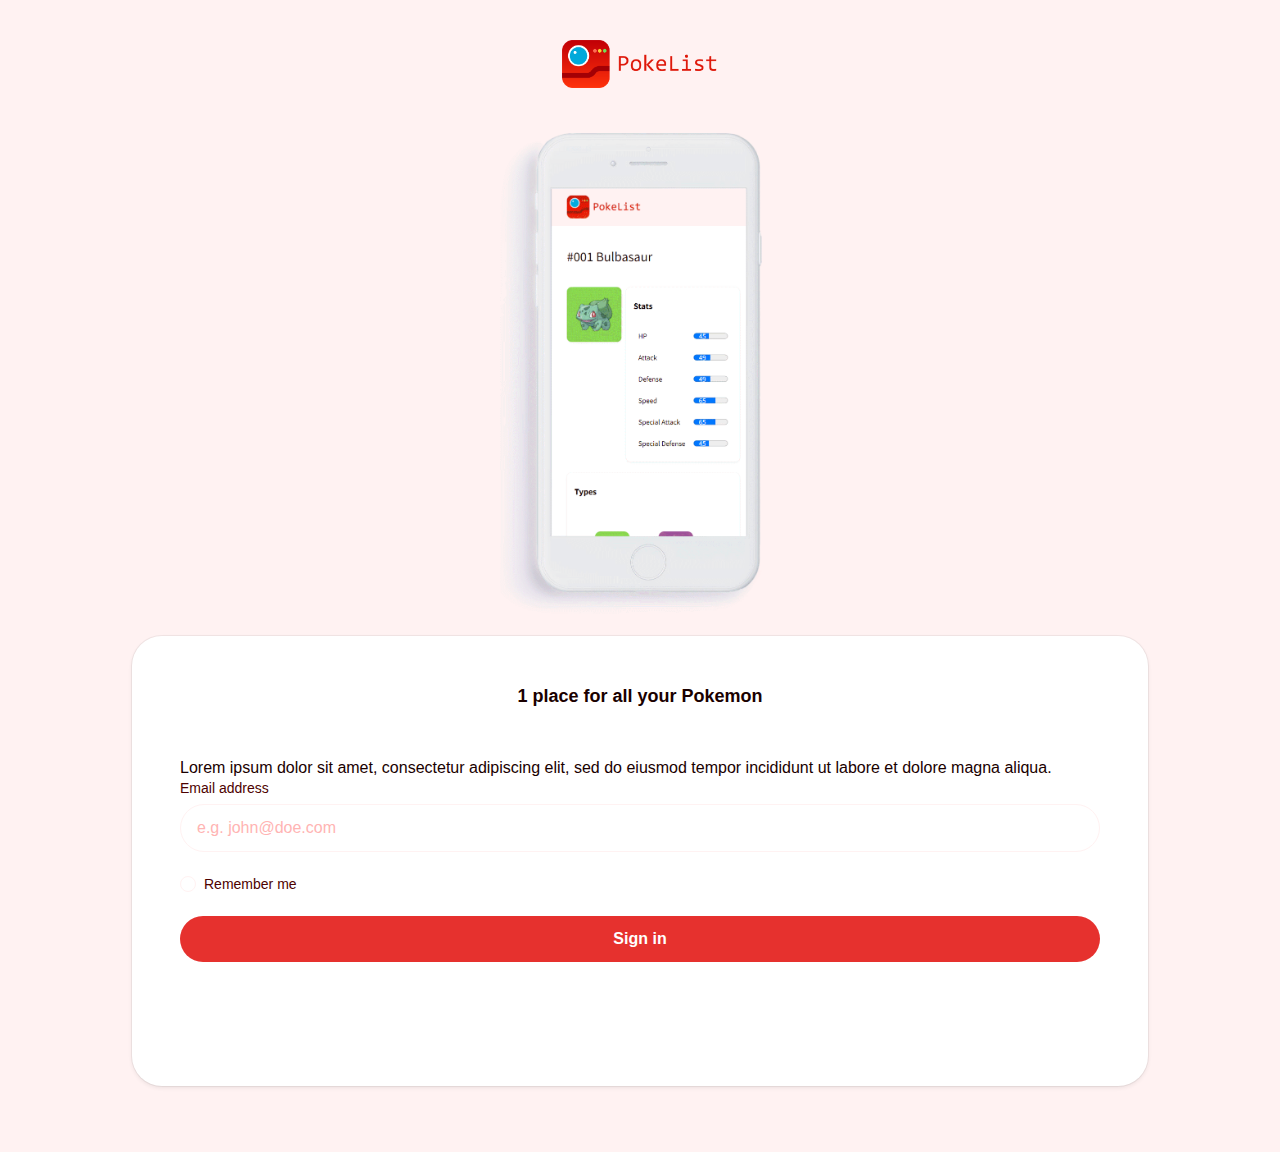
==== commit 79019887: "LaunchPage added" ====
--- a/launchPage.html
+++ b/launchPage.html
@@ -22,88 +22,53 @@
             <h1 class="c-logo">
                 <img class="c-logo_image" src="img/pokelist.png" alt="PokeList">
             </h1>
-            <img class="o-image_mockup" src="img/mockup.gif" alt="mockup">
-            <form class="c-card" action="#">
-                <div class="c-card__body">
-                    <h2 class="c-card__title">
-                        Sign in to your account
-                    </h2>
-                    <p class="c-form-field js-email-field">
-                        <label class="c-label js-email-label" for="username">
-                            Email address
-                            <span class="c-label__error-message js-email-error-message">
-                                This field is required
-                            </span>
-                        </label>
-                        <input class="c-input js-email-input" type="email" name="username" id="username"
-                            placeholder="e.g. john@doe.com" required>
-                    </p>
-                    <p class="c-form-field js-password-field">
-                        <label class="c-label js-password-label" for="password">
-                            Password
-                            <span class="c-label__error-message js-password-error-message">
-                                This field is required
-                            </span>
-                        </label>
-                        <span class="c-password-toggle-container">
-                            <input class="c-input c-input--password-with-toggle js-password-input"
-                                type="password" name="password" id="password" required>
-                            <!-- Password toggle -->
-                            <span class="c-password-toggle">
-                                <input id="togglePasswordCheckbox" type="checkbox"
-                                    class="o-hide-accessible c-password-toggle__checkbox js-password-toggle-checkbox"
-                                    tabindex="-1" />
-                                <label class="c-password-toggle__label" for="togglePasswordCheckbox">
-                                    <svg class="c-password-toggle__symbol c-password-toggle__symbol--show"
-                                        xmlns="http://www.w3.org/2000/svg" viewBox="0 0 20 20">
-                                        <path
-                                            d="M6.4,133.876a11,11,0,0,1,19.571-.061l.029.061a11,11,0,0,1-19.571.061l-.029-.061Zm9.8,4a4,4,0,1,0,0-8h0a4,4,0,0,0,0,8Zm0-2a2,2,0,0,1,0-4h0a2,2,0,1,1,0,4Z"
-                                            transform="translate(-6.2 -123.876)" />
-                                    </svg>
-                                    <svg class="c-password-toggle__symbol c-password-toggle__symbol--hide"
-                                        xmlns="http://www.w3.org/2000/svg" viewBox="0 0 20 20">
-                                        <path
-                                            d="M19.009,73.18l-1.77,1.78a3.908,3.908,0,0,0-1.037-.137,4,4,0,0,0-3.857,5.065l-.007-.028-2.76,2.75A11.106,11.106,0,0,1,6.4,78.82,11.014,11.014,0,0,1,19.076,73.2L19,73.18Zm3.8,1.85a11.163,11.163,0,0,1,3.2,3.79,11.014,11.014,0,0,1-12.7,5.622l.077.018,1.77-1.78a3.907,3.907,0,0,0,1.037.137,4,4,0,0,0,3.857-5.065l.007.028,2.76-2.75Zm-.25-3.99,1.42,1.42L9.839,86.6l-1.42-1.42Z"
-                                            transform="translate(-6.199 -68.82)" />
-                                    </svg>
-                                    <span class="o-hide-accessible">Show password</span>
+            <div class="c-launchgrid">
+                <div class="grid-mockup">
+                    <img class="o-image_mockup" src="img/mockup.gif" alt="mockup">
+                </div>
+                <div class="grid-form">
+                    <form class="c-card" action="#">
+                        <div class="c-card__body">
+                            <h2 class="c-card__title">
+                                1 place for all your Pokemon
+                            </h2>
+                            Lorem ipsum dolor sit amet, consectetur adipiscing elit, sed do eiusmod tempor incididunt ut
+                            labore et dolore magna aliqua.
+                            <p class="c-form-field js-email-field">
+                                <label class="c-label js-email-label" for="username">
+                                    Email address
+                                    <span class="c-label__error-message js-email-error-message">
+                                        This field is required
+                                    </span>
                                 </label>
-                            </span>
-                        </span>
-                    </p>
-                    <!-- Custom checkbox -->
-                    <p class="c-form-field c-form-field--option">
-                        <input class="o-hide-accessible c-option c-option--hidden js-remember-input"
-                            type="checkbox" id="customRememberme">
-                        <label class="c-label c-label--option c-custom-option js-remember-label"
-                            for="customRememberme">
-                            <span class="c-custom-option__fake-input c-custom-option__fake-input--checkbox">
-                                <svg class="c-custom-option__symbol" xmlns="http://www.w3.org/2000/svg"
-                                    viewBox="0 0 9 6.75">
-                                    <path
-                                        d="M4.75,9.5a1,1,0,0,1-.707-.293l-2.25-2.25A1,1,0,1,1,3.207,5.543L4.75,7.086,8.793,3.043a1,1,0,0,1,1.414,1.414l-4.75,4.75A1,1,0,0,1,4.75,9.5"
-                                        transform="translate(-1.5 -2.75)" />
-                                </svg>
-                            </span>
-                            Remember me
-                        </label>
-                    </p>
-                    <p class="u-mb-md">
-                        <!-- Button -->
-                        <button class="o-button-reset c-button js-sign-in-button">Sign in</button>
-                    </p>
-                    <p class="u-text-sm u-align-text-center">
-                        <a href="#!">
-                            Forgot password?
-                        </a>
-                    </p>
+                                <input class="c-input js-email-input" type="email" name="username" id="username"
+                                    placeholder="e.g. john@doe.com" required>
+                            </p>
+                            <!-- Custom checkbox -->
+                            <p class="c-form-field c-form-field--option">
+                                <input class="o-hide-accessible c-option c-option--hidden js-remember-input"
+                                    type="checkbox" id="customRememberme">
+                                <label class="c-label c-label--option c-custom-option js-remember-label"
+                                    for="customRememberme">
+                                    <span class="c-custom-option__fake-input c-custom-option__fake-input--checkbox">
+                                        <svg class="c-custom-option__symbol" xmlns="http://www.w3.org/2000/svg"
+                                            viewBox="0 0 9 6.75">
+                                            <path
+                                                d="M4.75,9.5a1,1,0,0,1-.707-.293l-2.25-2.25A1,1,0,1,1,3.207,5.543L4.75,7.086,8.793,3.043a1,1,0,0,1,1.414,1.414l-4.75,4.75A1,1,0,0,1,4.75,9.5"
+                                                transform="translate(-1.5 -2.75)" />
+                                        </svg>
+                                    </span>
+                                    Remember me
+                                </label>
+                            </p>
+                            <p class="u-mb-md">
+                                <!-- Button -->
+                                <button class="o-button-reset c-button js-sign-in-button">Sign in</button>
+                            </p>
+                        </div>
+                    </form>
                 </div>
-                <div class="c-card__footer">
-                    <p class="u-align-text-center u-text-sm u-color-neutral-dark">
-                        Don't have an account? <a href="#">Create an account</a>
-                    </p>
-                </div>
-            </form>
+            </div>
         </div>
     </section>
 </body>
--- a/css/screen2.css
+++ b/css/screen2.css
@@ -1,13 +1,18 @@
-.parent {
+.c-launchgrid {
     display: grid;
-    grid-template-columns: repeat(2, 50% 50%);
-    grid-template-rows: 1fr;
-    grid-column-gap: 30px;
-    grid-row-gap: 30px;
-}
-    
-.div1 { grid-area: 1 / 1 / 2 / 2; }
-.div2 { grid-area: 1 / 2 / 2 / 3; }
+    grid-template-columns: 1fr;
+    grid-template-rows: repeat(2, 500px);
+    grid-column-gap: 0px;
+    grid-row-gap: 0px;
+}
+
+.grid-mockup {
+    grid-area: 1 / 1 / 2 / 2;
+}
+
+.grid-form {
+    grid-area: 2 / 1 / 3 / 2;
+}
 
 /*------------------------------------*\
 #FONTS
@@ -33,9 +38,7 @@
     /* Global colors */
     --global-color-alpha-light: #ef5350;
     --global-color-alpha: #e6312e;
-    
     --global-color-beta: #ffe6e6;
-
     --global-color-neutral-xxx-light: #fff2f2;
     --global-color-neutral-xx-light: #ffe6e6;
     --global-color-neutral-x-light: #ffb4b3;
@@ -48,35 +51,35 @@
     --global-color-error: #FF3333;
     --global-color-error-transparent: #FF3333bf;
     --global-color-error-x-transparent: #FF33334d;
-
     /* global page settings */
     --global-page-color: var(--global-color-neutral-xxx-dark);
     --global-page-backgroundColor: var(--global-color-neutral-xxx-light);
     --global-selection-backgroundColor: var(--global-color-alpha);
-
     /* border radius */
-    --global-borderRadius: 3px;
+    --global-borderRadius: 30px;
     --global-borderWidth: 1px;
-
     /* transitions */
     --global-transitionEasing-out: ease-out;
     --global-transitionEasing-out-cubic: cubic-bezier(0.22, 0.61, 0.36, 1);
     --global-transitionDuration-alpha: .1s;
     --global-transitionDuration-beta: .2s;
     --global-transitionDuration-gamma: .3s;
-
-
-     /* Baseline settings */
-    --global-baseline: 8px;         
-    --global-whitespace: calc(var(--global-baseline) * 3); /* = 24px */
-
-    --global-whitespace-xs: calc(var(--global-baseline) * .5); /* = 4px */
-    --global-whitespace-sm: calc(var(--global-baseline) * 1); /*  = 8px */
-    --global-whitespace-md: calc(var(--global-baseline) * 2); /*  = 16px */
-    --global-whitespace-lg: calc(var(--global-baseline) * 4); /*  = 32px */
-    --global-whitespace-xl: calc(var(--global-whitespace) * 2); /*  = 48px */
-    --global-whitespace-xxl: calc(var(--global-whitespace) * 3); /*  = 72px */
-
+    /* Baseline settings */
+    --global-baseline: 8px;
+    --global-whitespace: calc(var(--global-baseline) * 3);
+    /* = 24px */
+    --global-whitespace-xs: calc(var(--global-baseline) * .5);
+    /* = 4px */
+    --global-whitespace-sm: calc(var(--global-baseline) * 1);
+    /*  = 8px */
+    --global-whitespace-md: calc(var(--global-baseline) * 2);
+    /*  = 16px */
+    --global-whitespace-lg: calc(var(--global-baseline) * 4);
+    /*  = 32px */
+    --global-whitespace-xl: calc(var(--global-whitespace) * 2);
+    /*  = 48px */
+    --global-whitespace-xxl: calc(var(--global-whitespace) * 3);
+    /*  = 72px */
     /* forms */
     --global-label-color: var(--global-color-neutral-xx-dark);
     --global-placeholder-color: var(--global-color-neutral-x-light);
@@ -95,7 +98,6 @@
     :root {
         --global-page-color: White;
         --global-page-backgroundColor: var(--global-color-neutral-xxx-dark);
-
         --global-label-color: var(--global-color-neutral-xx-light);
         --global-placeholder-color: var(--global-color-neutral-dark);
         --global-input-backgroundColor: var(--global-color-neutral-xxx-dark);
@@ -129,9 +131,7 @@
     -moz-osx-font-smoothing: grayscale;
 }
 
-*,
-*:before,
-*:after {
+*, *:before, *:after {
     box-sizing: inherit;
 }
 
@@ -175,9 +175,7 @@
     Default markup for typographic elements
 */
 
-h1,
-h2,
-h3 {
+h1, h2, h3 {
     font-weight: 700;
 }
 
@@ -199,32 +197,22 @@
     margin: 0 0 var(--global-whitespace);
 }
 
-h4,
-h5,
-h6 {
+h4, h5, h6 {
     font-size: 16px;
     font-weight: 600;
     line-height: calc(var(--global-baseline) * 3);
     margin: 0 0 var(--global-whitespace);
 }
 
-p,
-ol,
-ul,
-dl,
-table,
-address,
-figure {
+p, ol, ul, dl, table, address, figure {
     margin: 0 0 var(--global-whitespace);
 }
 
-ul,
-ol {
+ul, ol {
     padding-left: var(--global-whitespace);
 }
 
-li ul,
-li ol {
+li ul, li ol {
     margin-bottom: 0;
 }
 
@@ -279,8 +267,7 @@
     color: var(--link-focus-color, var(--global-color-alpha));
 }
 
-label,
-input {
+label, input {
     display: block;
 }
 
@@ -297,11 +284,18 @@
 \*------------------------------------*/
 
 .o-image_mockup {
-    display:block;
-    margin-left:auto;
-    margin-right:auto;
-    height: 500px;
-}
+    display: block;
+    margin-left: auto;
+    margin-right: auto;
+    height: 100%;
+}
+
+/* .o-image_mockup {
+    display: block;
+    float: right;
+    margin-right: 10%;
+    height: 100%;
+} */
 
 /*
     Objects: Row
@@ -355,7 +349,8 @@
 .o-container {
     margin-left: auto;
     margin-right: auto;
-    max-width: 79.5em; /* 79.5 * 16px = 1272 */
+    max-width: 79.5em;
+    /* 79.5 * 16px = 1272 */
     width: 100%;
 }
 
@@ -402,7 +397,8 @@
 .o-container {
     margin-left: auto;
     margin-right: auto;
-    max-width: 79.5em; /* 79.5 * 16px = 1272 */
+    max-width: 79.5em;
+    /* 79.5 * 16px = 1272 */
     width: 100%;
 }
 
@@ -416,19 +412,18 @@
     position: relative;
 }
 
-.o-section + .o-section {
+.o-section+.o-section {
     padding-top: var(--global-whitespace);
 }
 
 @media (min-width: 768px) {
-    .o-section--lg + .o-section--lg,
-    .o-section--xl + .o-section--xl {
+    .o-section--lg+.o-section--lg, .o-section--xl+.o-section--xl {
         padding-top: var(--global-whitespace-lg);
     }
 }
 
 @media (min-width: 992px) {
-    .o-section--xl + .o-section--xl {
+    .o-section--xl+.o-section--xl {
         padding-top: var(--global-whitespace-xxl);
     }
 }
@@ -458,7 +453,7 @@
     margin: 0 -12px;
 }
 
-.o-layout--gutter > .o-layout__item {
+.o-layout--gutter>.o-layout__item {
     padding: 0 12px;
 }
 
@@ -466,7 +461,7 @@
     margin: 0 -6px;
 }
 
-.o-layout--gutter-sm > .o-layout__item {
+.o-layout--gutter-sm>.o-layout__item {
     padding: 0 6px;
 }
 
@@ -474,7 +469,7 @@
     margin: 0 calc(var(--global-whitespace) * -1);
 }
 
-.o-layout--gutter-lg > .o-layout__item {
+.o-layout--gutter-lg>.o-layout__item {
     padding: 0 var(--global-whitespace);
 }
 
@@ -482,7 +477,7 @@
     margin: 0 calc(var(--global-whitespace-lg) * -1);
 }
 
-.o-layout--gutter-xl > .o-layout__item {
+.o-layout--gutter-xl>.o-layout__item {
     padding: 0 var(--global-whitespace-lg);
 }
 
@@ -582,18 +577,14 @@
     width: auto;
     overflow: visible;
     background: transparent;
-
     /* inherit font & color from ancestor */
     color: inherit;
     font: inherit;
-
     /* Normalize `line-height`. Cannot be changed from `normal` in Firefox 4+. */
     line-height: normal;
-
     /* Corrects font smoothing for webkit */
     -webkit-font-smoothing: inherit;
     -moz-osx-font-smoothing: inherit;
-
     /* Corrects inability to style clickable `input` types in iOS */
     -webkit-appearance: none;
 }
@@ -646,16 +637,17 @@
 .c-card {
     --card-borderRadius: var(--global-borderRadius);
     background-color: var(--card-backgroundColor, White);
+    margin-top: var(--global-whitespace-md);
     margin-bottom: var(--global-whitespace);
     border-radius: var(--card-borderRadius, var(--global-borderRadius));
-    box-shadow: 0 0 0 1px rgba(0,0,0, 0.05), 0 2px 4px rgba(0,0,0,.075);
+    box-shadow: 0 0 0 1px rgba(0, 0, 0, 0.05), 0 2px 4px rgba(0, 0, 0, .075);
     overflow: hidden;
-    width: 500px;
+    height: 90%;
 }
 
 /* Add padding to child for more flexibility */
-.c-card__body,
-.c-card__footer {
+
+.c-card__body, .c-card__footer {
     padding: var(--global-whitespace);
 }
 
@@ -673,10 +665,7 @@
 
 /* This allows c-card__body and __footer to have equal padding everywhere */
 
-.c-card__body > *:last-child,
-.c-card__footer > *:last-child,
-.c-card__body > *:last-child > *:last-child,
-.c-card__footer > *:last-child > *:last-child {
+.c-card__body>*:last-child, .c-card__footer>*:last-child, .c-card__body>*:last-child>*:last-child, .c-card__footer>*:last-child>*:last-child {
     margin-bottom: 0;
 }
 
@@ -684,7 +673,6 @@
     .c-card__body {
         padding: var(--global-whitespace-xl);
     }
-
     .c-card__title {
         margin-bottom: var(--global-whitespace-xl);
     }
@@ -740,8 +728,7 @@
     border-color: var(--input-hover-borderColor, var(--global-input-hover-borderColor));
 }
 
-.c-input:focus,
-.c-input:active {
+.c-input:focus, .c-input:active {
     border-color: var(--input-focus-borderColor, var(--global-input-focus-borderColor));
     box-shadow: var(--global-input-focus-boxShadowSpread) var(--input-focus-boxShadowColor, var(--global-input-focus-boxShadowColor));
 }
@@ -756,6 +743,7 @@
 }
 
 /* input password with floating label */
+
 /* 
 .c-input--with-floating-label:focus {
     box-shadow: 0 0 0 1px var(--global-input-focus-borderColor);
@@ -776,7 +764,7 @@
 .c-label {
     margin-bottom: 0;
     font-size: 14px;
-    padding-bottom: var(--global-whitespace-sm);    
+    padding-bottom: var(--global-whitespace-sm);
     line-height: calc(var(--global-baseline) * 2);
     color: var(--label-color, var(--global-label-color));
 }
@@ -787,27 +775,26 @@
 
 .c-label__error-message {
     font-weight: 600;
-	float: right;
-	display: none;
+    float: right;
+    display: none;
 }
 
 .c-label__error-message.is-visible {
-	display: block;
+    display: block;
 }
 
 .c-label--floating {
     position: absolute;
     top: calc(var(--global-baseline) * 1.5);
     left: var(--global-whitespace-sm);
-    padding: var(--global-whitespace-xs)  var(--global-whitespace-sm);
+    padding: var(--global-whitespace-xs) var(--global-whitespace-sm);
     background-color: var(--label--floating-backgroundColor, var(--global-input-backgroundColor));
     transition: transform var(--global-transitionDuration-alpha) var(--global-transitionEasing-out);
     z-index: 1;
     border-radius: var(--global-borderRadius);
 }
 
-.is-floating,
-.c-form-field:focus-within .c-label--floating {
+.is-floating, .c-form-field:focus-within .c-label--floating {
     transform: translateY(calc(var(--global-baseline) * -3))
 }
 
@@ -923,7 +910,8 @@
 
 .c-custom-option__symbol {
     display: block;
-    opacity: 0; /* Hide the symbol initially */
+    opacity: 0;
+    /* Hide the symbol initially */
     transform: scale(.5);
     transition: transform var(--custom-option-transition), opacity var(--custom-option-transition);
 }
@@ -949,16 +937,16 @@
 
 /* focused and active state */
 
-.c-option--hidden:focus + .c-custom-option,
-.c-option--hidden:active + .c-custom-option {
+.c-option--hidden:focus+.c-custom-option, .c-option--hidden:active+.c-custom-option {
     --custom-option-borderColor: var(--custom-option-focus-borderColor);
     --custom-option-boxShadow: var(--custom-option-focus-boxShadow);
 }
 
 /* checked state */
 
-.c-option--hidden:checked + .c-custom-option .c-custom-option__symbol {
-    opacity: 1; /* Show the symbol when the invisible checkbox/radio button is checked */
+.c-option--hidden:checked+.c-custom-option .c-custom-option__symbol {
+    opacity: 1;
+    /* Show the symbol when the invisible checkbox/radio button is checked */
     transform: scale(1);
 }
 
@@ -977,7 +965,7 @@
     margin-bottom: 12px;
 }
 
-.c-custom-toggle-list__item + .c-custom-toggle-list__item {
+.c-custom-toggle-list__item+.c-custom-toggle-list__item {
     padding-top: 12px;
     border-top: 1px solid var(--toggle-list-borderColor);
 }
@@ -1025,38 +1013,37 @@
     height: 22px;
     width: 22px;
     border-radius: 22px;
-    box-shadow: 0 1px 3px 1px rgba(0,0,0,.2);
+    box-shadow: 0 1px 3px 1px rgba(0, 0, 0, .2);
     background-color: var(--toggle__switch-backgroundColor);
     transition: var(--toggle__switch-transition);
 }
 
 /* focused and active state */
 
-.c-option--hidden:focus + .c-custom-toggle,
-.c-option--hidden:active + .c-custom-toggle {
+.c-option--hidden:focus+.c-custom-toggle, .c-option--hidden:active+.c-custom-toggle {
     --toggle-borderColor: var(--toggle-focus-borderColor);
     --toggle-boxShadow: var(--toggle-focus-boxShadow);
 }
 
 /* checked state */
 
-.c-option--hidden:checked + .c-custom-toggle {
+.c-option--hidden:checked+.c-custom-toggle {
     --toggle-backgroundColor: var(--toggle-checked-backgroundColor);
     --toggle-borderColor: var(--toggle-checked-borderColor);
     --toggle__switch-backgroundColor: var(--toggle__switch-checked-backgroundColor);
 }
 
-.c-option--hidden:checked + .c-custom-toggle .c-custom-toggle__fake-input::after {
-    transform: translate(24px,0);
+.c-option--hidden:checked+.c-custom-toggle .c-custom-toggle__fake-input::after {
+    transform: translate(24px, 0);
 }
 
 /* special active state */
 
-.c-option--hidden:active + .c-custom-toggle .c-custom-toggle__fake-input::after {
+.c-option--hidden:active+.c-custom-toggle .c-custom-toggle__fake-input::after {
     width: 28px;
 }
 
-.c-option--hidden:active:checked + .c-custom-toggle .c-custom-toggle__fake-input::after {
+.c-option--hidden:active:checked+.c-custom-toggle .c-custom-toggle__fake-input::after {
     margin-left: -6px;
 }
 
@@ -1064,7 +1051,6 @@
     .c-custom-toggle-list {
         --toggle-list-borderColor: var(--global-color-neutral-xx-dark);
     }
-
     .c-custom-toggle {
         --toggle-backgroundColor: var(--global-input-backgroundColor);
         --toggle-checked-borderColor: var(--toggle-checked-backgroundColor);
@@ -1079,7 +1065,6 @@
     ---
     Custom select dropdown
 */
-
 
 .c-custom-select {
     display: block;
@@ -1138,11 +1123,11 @@
     display: none;
 }
 
-.c-password-toggle__checkbox:checked + .c-password-toggle__label .c-password-toggle__symbol--hide {
+.c-password-toggle__checkbox:checked+.c-password-toggle__label .c-password-toggle__symbol--hide {
     display: block;
 }
 
-.c-password-toggle__checkbox:checked + .c-password-toggle__label .c-password-toggle__symbol--show {
+.c-password-toggle__checkbox:checked+.c-password-toggle__label .c-password-toggle__symbol--show {
     display: none;
 }
 
@@ -1170,8 +1155,7 @@
 
 /* shadows are made with before and after for performance */
 
-.c-tent::before,
-.c-tent::after {
+.c-tent::before, .c-tent::after {
     content: "";
     position: absolute;
     top: 0;
@@ -1184,12 +1168,12 @@
 }
 
 .c-tent::before {
-    box-shadow: 0 6px 12px -2px rgba(0,0,0,.125), 0 3px 7px -3px rgba(0,0,0,.2);
+    box-shadow: 0 6px 12px -2px rgba(0, 0, 0, .125), 0 3px 7px -3px rgba(0, 0, 0, .2);
     opacity: var(--tent__before-opacity, 1);
 }
 
 .c-tent::after {
-    box-shadow: 0 50px 100px -20px rgba(0,0,0,.25), 0 30px 60px -30px rgba(0,0,0,.3), 0 -18px 60px -10px rgba(0,0,0,.025);
+    box-shadow: 0 50px 100px -20px rgba(0, 0, 0, .25), 0 30px 60px -30px rgba(0, 0, 0, .3), 0 -18px 60px -10px rgba(0, 0, 0, .025);
     opacity: var(--tent__after-opacity, 0);
 }
 
@@ -1212,7 +1196,7 @@
     position: absolute;
     top: calc(var(--tent__icon-size) / -2);
     z-index: 10;
-    box-shadow: 0 2px 5px rgba(0,0,0,.1), 0 1px 2px rgba(0,0,0,.07);
+    box-shadow: 0 2px 5px rgba(0, 0, 0, .1), 0 1px 2px rgba(0, 0, 0, .07);
     transition: transform var(--tent-transition);
     transform: var(--tent__icon-wrapper-transform, none);
 }
@@ -1228,8 +1212,7 @@
     transform: var(--tent__content-transform, none);
 }
 
-.c-tent__content > *:last-child,
-.c-tent__content > *:last-child > *:last-child {
+.c-tent__content>*:last-child, .c-tent__content>*:last-child>*:last-child {
     margin-bottom: 0;
 }
 
@@ -1338,17 +1321,17 @@
 /* Like button */
 
 .c-like__symbol {
-	position: relative;
-	width: 24px;
-	fill: var( --global-color-neutral-x-light );
-	transform: scale(1);
-	transition: transform .5s cubic-bezier(0.175, 0.885, 0.32, 2.275);
-	will-change: transform;
-}
-
-.c-like__input:checked + .c-like__label .c-like__symbol {
-	transform: scale(1.1);
-	fill: #D80027;
+    position: relative;
+    width: 24px;
+    fill: var( --global-color-neutral-x-light);
+    transform: scale(1);
+    transition: transform .5s cubic-bezier(0.175, 0.885, 0.32, 2.275);
+    will-change: transform;
+}
+
+.c-like__input:checked+.c-like__label .c-like__symbol {
+    transform: scale(1.1);
+    fill: #D80027;
 }
 
 /*------------------------------------*\
@@ -1441,7 +1424,6 @@
     max-width: none !important;
 }
 
-
 /*
     Utilities: align
     ---
@@ -1704,9 +1686,7 @@
 */
 
 @media print {
-    *,
-    *:before,
-    *:after {
+    *, *:before, *:after {
         background: transparent !important;
         color: #000 !important;
         /* Black prints faster:
@@ -1714,8 +1694,7 @@
         box-shadow: none !important;
         text-shadow: none !important;
     }
-    a,
-    a:visited {
+    a, a:visited {
         text-decoration: underline;
     }
     a[href]:after {
@@ -1728,15 +1707,13 @@
     * Don't show links that are fragment identifiers,
     * or use the `javascript:` pseudo protocol
     */
-    a[href^="#"]:after,
-    a[href^="javascript:"]:after {
+    a[href^="#"]:after, a[href^="javascript:"]:after {
         content: "";
     }
     pre {
         white-space: pre-wrap !important;
     }
-    pre,
-    blockquote {
+    pre, blockquote {
         border: 1px solid #999;
         page-break-inside: avoid;
     }
@@ -1747,18 +1724,14 @@
     thead {
         display: table-header-group;
     }
-    tr,
-    img {
+    tr, img {
         page-break-inside: avoid;
     }
-    p,
-    h2,
-    h3 {
+    p, h2, h3 {
         orphans: 3;
         widows: 3;
     }
-    h2,
-    h3 {
+    h2, h3 {
         page-break-after: avoid;
     }
-}
+}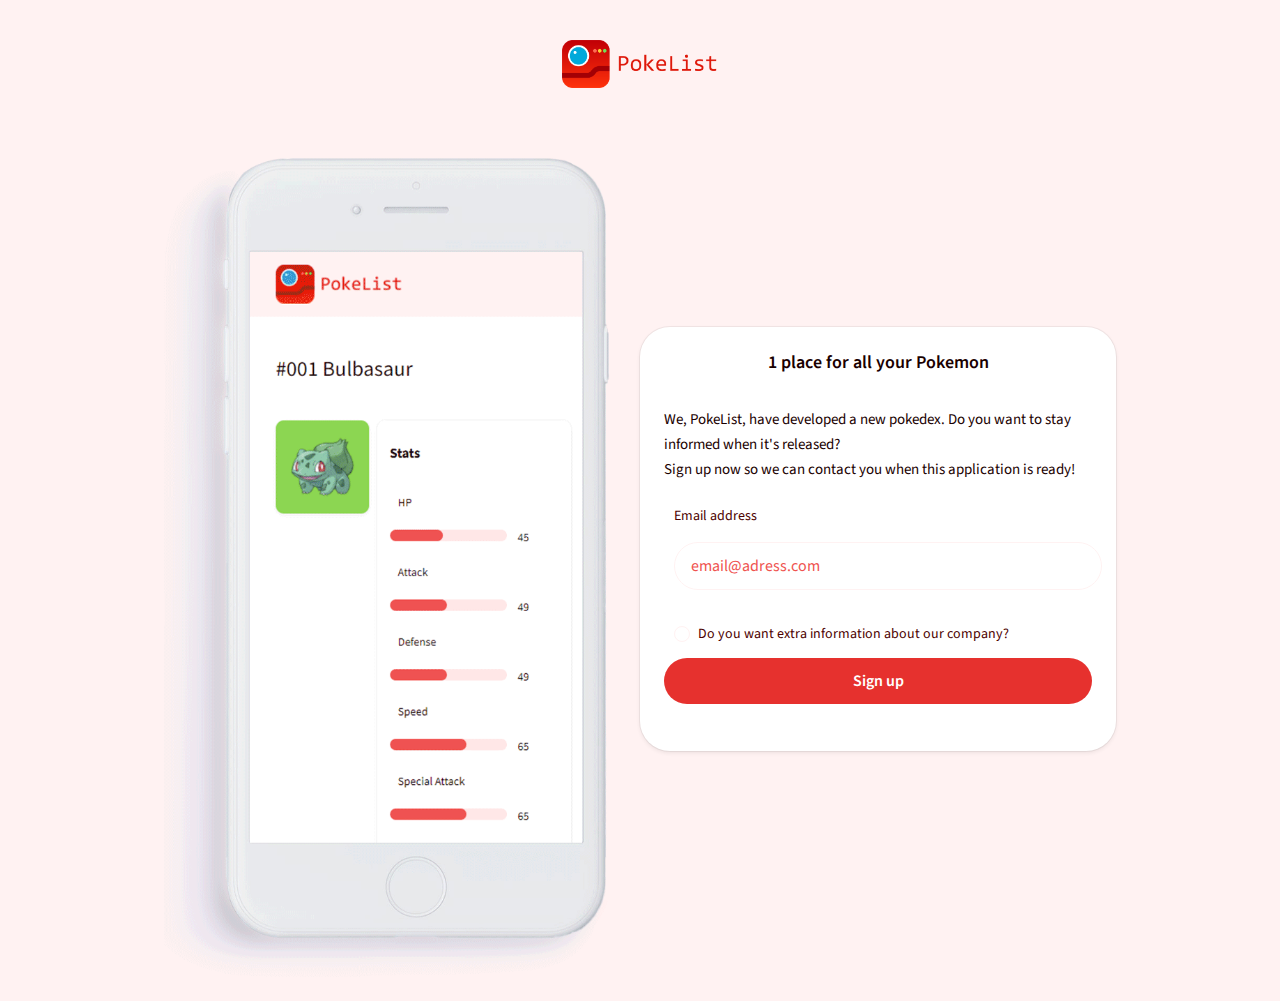
==== commit eb2b9be6: "Finish" ====
--- a/launchPage.html
+++ b/launchPage.html
@@ -11,7 +11,7 @@
     <link rel="shortcut icon" type="image/x-icon" href="favicon.ico" />
     <link href="https://fonts.googleapis.com/css?family=Source+Sans+Pro:400,700" rel="stylesheet">
     <link rel="stylesheet" href="css/normalize.css">
-    <link rel="stylesheet" href="css/screen2.css">
+    <link rel="stylesheet" href="css/screen.css">
 
     <script src="script/app.js" defer></script>
 </head>
@@ -19,7 +19,7 @@
 <body>
     <section class="o-row o-row--lg o-row--login">
         <div class="o-container u-max-width-lg">
-            <h1 class="c-logo">
+            <h1 class="c-logo c-logo__launch">
                 <img class="c-logo_image" src="img/pokelist.png" alt="PokeList">
             </h1>
             <div class="c-launchgrid">
@@ -27,13 +27,15 @@
                     <img class="o-image_mockup" src="img/mockup.gif" alt="mockup">
                 </div>
                 <div class="grid-form">
-                    <form class="c-card" action="#">
+                    <form class="c-card c-card__launch" action="#">
                         <div class="c-card__body">
                             <h2 class="c-card__title">
                                 1 place for all your Pokemon
                             </h2>
-                            Lorem ipsum dolor sit amet, consectetur adipiscing elit, sed do eiusmod tempor incididunt ut
-                            labore et dolore magna aliqua.
+                            <p>
+                                We, PokeList, have developed a new pokedex. Do you want to stay informed when it's released? <br>
+                                Sign up now so we can contact you when this application is ready!
+                            </p>
                             <p class="c-form-field js-email-field">
                                 <label class="c-label js-email-label" for="username">
                                     Email address
@@ -42,7 +44,7 @@
                                     </span>
                                 </label>
                                 <input class="c-input js-email-input" type="email" name="username" id="username"
-                                    placeholder="e.g. john@doe.com" required>
+                                    placeholder="email@adress.com" required>
                             </p>
                             <!-- Custom checkbox -->
                             <p class="c-form-field c-form-field--option">
@@ -58,12 +60,12 @@
                                                 transform="translate(-1.5 -2.75)" />
                                         </svg>
                                     </span>
-                                    Remember me
+                                    Do you want extra information about our company?
                                 </label>
                             </p>
                             <p class="u-mb-md">
                                 <!-- Button -->
-                                <button class="o-button-reset c-button js-sign-in-button">Sign in</button>
+                                <button class="o-button-reset c-button js-sign-in-button">Sign up</button>
                             </p>
                         </div>
                     </form>
--- a/css/screen.css
+++ b/css/screen.css
@@ -0,0 +1,1186 @@
+/*------------------------------------*\
+#FONTS
+\*------------------------------------*/
+
+@font-face {
+    font-family: "Inter";
+    font-weight: 400;
+    src: url("../fonts/Inter-UI-Regular.woff2") format("woff2")
+}
+
+@font-face {
+    font-family: "Inter";
+    font-weight: 500;
+    src: url("../fonts/Inter-UI-Medium.woff2") format("woff2")
+}
+
+@font-face {
+    font-family: "Inter";
+    font-weight: 700;
+    src: url("../fonts/Inter-UI-Bold.woff2") format("woff2")
+}
+
+/*------------------------------------*\
+#Variables
+\*------------------------------------*/
+
+:root {
+    /* typography */
+    --global-root-font-size: 15;
+    /* colors */
+    --global-color-alpha-light: #ef5350;
+    --global-color-alpha: #e6312e;
+    --global-color-beta: #ffe6e6;
+    --global-color-neutral-xxx-light: #fff2f2;
+    --global-color-neutral-xx-light: #ffe6e6;
+    --global-color-neutral-x-light: #ffb4b3;
+    --global-color-neutral-light: #ef5350;
+    --global-color-neutral: #e6312e;
+    --global-color-neutral-dark: #b31512;
+    --global-color-neutral-x-dark: #800200;
+    --global-color-neutral-xx-dark: #4d0100;
+    --global-color-neutral-xxx-dark: #1a0000;
+    /* Shadows */
+    --global-box-shadow: 0 0 0 1px rgba(0, 0, 0, .025), 0 2px 6px rgba(0, 0, 0, .05);
+    --global-box-shadow-lg: 0 0 0 1px rgba(0, 0, 0, .025), 0 2px 10px rgba(0, 0, 0, .1);
+    --global-input-shadow: 0 2px 3px rgba(0, 0, 0, .05);
+    --global-input-focus-shadow: 0 0 5px var(--global-color-alpha-light);
+    /* global page settings */
+    --global-page-color: var(--global-color-neutral-xxx-dark);
+    --global-page-backgroundColor: var(--global-color-neutral-xxx-light);
+    --global-selection-backgroundColor: var(--global-color-alpha);
+    /* border radius */
+    --global-borderRadius: 30px;
+    --global-borderWidth: 1px;
+    /* transitions */
+    --global-transitionEasing-out: ease-out;
+    --global-transitionEasing-out-cubic: cubic-bezier(0.22, 0.61, 0.36, 1);
+    --global-transitionDuration-alpha: .1s;
+    --global-transitionDuration-beta: .2s;
+    --global-transitionDuration-gamma: .3s;
+    /* Baseline settings */
+    --global-baseline: 8px;
+    --global-whitespace: calc(var(--global-baseline) * 3);
+    /* = 24px */
+    --global-whitespace-xs: calc(var(--global-baseline) * .5);
+    /* = 4px */
+    --global-whitespace-sm: calc(var(--global-baseline) * 1);
+    /*  = 8px */
+    --global-whitespace-md: calc(var(--global-baseline) * 2);
+    /*  = 16px */
+    --global-whitespace-lg: calc(var(--global-baseline) * 4);
+    /*  = 32px */
+    --global-whitespace-xl: calc(var(--global-whitespace) * 2);
+    /*  = 48px */
+    --global-whitespace-xxl: calc(var(--global-whitespace) * 3);
+    /*  = 72px */
+    /* forms */
+    --global-label-color: var(--global-color-neutral-xx-dark);
+    --global-placeholder-color: var(--global-color-neutral-x-light);
+    --global-input-backgroundColor: White;
+    --global-input-color: var(--global-color-neutral-xxx-dark);
+    --global-input-borderColor: var(--global-color-neutral-xxx-light);
+    --global-input-hover-borderColor: var(--global-color-neutral-xx-light);
+    --global-input-focus-borderColor: var(--global-color-alpha);
+    --global-input-error-borderColor: var(--global-color-error);
+    --global-input-focus-boxShadowSpread: 0 0 0 3px;
+    --global-input-focus-boxShadowColor: var(--global-color-alpha-x-transparent);
+    --global-input-error-boxShadowColor: var(--global-color-error-x-transparent);
+}
+
+/*------------------------------------*\
+#GENERIC
+\*------------------------------------*/
+
+/*
+    Generic: Page
+    ---
+    Global page styles + universal box-sizing:
+*/
+
+html {
+    /* font-size: 15px; */
+    font-size: 93.75%;
+    /* = 15px in case of 16px default font-size */
+    line-height: 1.6666667em;
+    /* = 25px */
+    font-family: "Source Sans Pro", Helvetica, arial, sans-serif;
+    color: var(--global-color-neutral-xxx-dark);
+    box-sizing: border-box;
+    -webkit-font-smoothing: antialiased;
+    -moz-osx-font-smoothing: grayscale;
+    background-color: var(--global-page-backgroundColor);
+}
+
+*, *:before, *:after {
+    box-sizing: inherit;
+}
+
+/*
+* Remove text-shadow in selection highlight:
+* https://twitter.com/miketaylr/status/12228805301
+*
+* Customize the background color to match your design.
+*/
+
+::-moz-selection {
+    background: var(--global-color-alpha);
+    color: white;
+    text-shadow: none;
+}
+
+::selection {
+    background: var(--global-color-alpha);
+    color: white;
+    text-shadow: none;
+}
+
+/*------------------------------------*\
+#Elements
+\*------------------------------------*/
+
+/*
+Elements: Images
+---
+Default markup for images to make them responsive
+*/
+
+img {
+    max-width: 100%;
+    vertical-align: top;
+}
+
+/*
+    Elements: typography
+    ---
+    Default markup for typographic elements
+*/
+
+h1, h2, h3 {
+    font-weight: 700;
+}
+
+h1 {
+    /* font-size: 36px; */
+    font-size: 2.4rem;
+    line-height: calc(var(--global-baseline) * 10);
+    margin: 0 0 var(--global-whitespace-md);
+}
+
+h2 {
+    /* font-size: 28px; */
+    /* font-size: 1.8666666667rem; */
+    font-size: calc(28rem / var(--global-root-font-size));
+    font-weight: normal;
+    line-height: calc(var(--global-baseline) * 8);
+    margin: 0 0 var(--global-whitespace-lg);
+}
+
+h3 {
+    /* font-size: 18px; */
+    font-size: 1.2rem;
+    line-height: calc(var(--global-baseline) * 6);
+    margin: 0 0 var(--global-whitespace-md);
+}
+
+h4, h5, h6 {
+    /* font-size: 15px; */
+    font-size: 1rem;
+    font-weight: 600;
+    line-height: calc(var(--global-baseline) * 5);
+    margin: 0 0 var(--global-whitespace-md);
+}
+
+p, ol, ul, dl, table, address, figure {
+    margin: 0 0 var(--global-whitespace-md);
+}
+
+ul, ol {
+    padding-left: 24px;
+}
+
+li ul, li ol {
+    margin-bottom: 0;
+}
+
+blockquote {
+    font-style: normal;
+    font-size: 23px;
+    line-height: calc(var(--global-baseline) * 5);
+    margin: 0 0 var(--global-whitespace-md);
+}
+
+blockquote * {
+    font-size: inherit;
+    line-height: inherit;
+}
+
+figcaption {
+    font-weight: 400;
+    font-size: 12px;
+    line-height: 16px;
+    margin-top: 8px;
+}
+
+hr {
+    border: 0;
+    height: 1px;
+    background: LightGrey;
+    margin: 0 0 var(--global-whitespace-md);
+}
+
+a {
+    transition: all var(--global-transition-alpha);
+    color: var(--global-color-beta);
+    outline-color: var(--global-color-beta);
+    outline-width: medium;
+    outline-offset: 2px;
+}
+
+a:visited, a:active {
+    color: var(--global-color-beta);
+}
+
+a:hover, a:focus {
+    color: var(--global-color-alpha);
+}
+
+label, input {
+    display: inline-block;
+    width: 50%;
+    margin: 10px;
+}
+
+select {
+    width: 100%;
+}
+
+input::placeholder {
+    color: var(--global-color-neutral-light);
+}
+
+/*------------------------------------*\
+#OBJECTS
+\*------------------------------------*/
+
+/*
+    Objects: Column
+    ---
+    Creates a vertical column that stretches the viewport and adds padding around children
+*/
+
+.o-column {
+    float: left;
+    width: 50%;
+    padding: 10px;
+}
+
+/*
+    Objects: Row
+    ---
+    Creates a horizontal row that stretches the viewport and adds padding around children
+*/
+
+.o-row {
+    position: relative;
+    padding: var(--global-whitespace-lg) var(--global-whitespace-lg) var(--global-baseline);
+}
+
+.o-row:after {
+    content: "";
+    display: table;
+    clear: both;
+}
+
+/*
+    Objects: Container
+    ---
+    Creates a horizontal container that sets de global max-width
+*/
+
+.o-container {
+    margin-left: auto;
+    margin-right: auto;
+    max-width: 78em;
+    /* 78 * 15px = 1170 */
+    width: 100%;
+}
+
+/*
+    Objects: List
+    ---
+    Small reusable object to remove default list styling from lists
+*/
+
+.o-list {
+    list-style: none;
+    padding: 0;
+}
+
+/*
+    Object: Button reset
+    ---
+    Small button reset object
+*/
+
+.o-button-reset {
+    border: none;
+    margin: 0;
+    padding: 0;
+    width: auto;
+    overflow: visible;
+    background: transparent;
+    /* inherit font & color from ancestor */
+    color: inherit;
+    font: inherit;
+    /* Normalize `line-height`. Cannot be changed from `normal` in Firefox 4+. */
+    line-height: normal;
+    /* Corrects font smoothing for webkit */
+    -webkit-font-smoothing: inherit;
+    -moz-osx-font-smoothing: inherit;
+    /* Corrects inability to style clickable `input` types in iOS */
+    -webkit-appearance: none;
+}
+
+/*
+    Object: Hide accessible
+    ---
+    Accessibly hide any element
+*/
+
+.o-hide-accessible {
+    position: absolute;
+    width: 1px;
+    height: 1px;
+    padding: 0;
+    margin: -1px;
+    overflow: hidden;
+    clip: rect(0, 0, 0, 0);
+    border: 0;
+}
+
+/*------------------------------------*\
+#COMPONENTS
+\*------------------------------------*/
+
+/*
+    Component: Logo
+    ---
+    Website main logo
+*/
+
+.c-logo {
+    height: var(--global-whitespace-xl);
+    display: flex;
+    align-items: center;
+    justify-content: center;
+    margin-bottom: 0;
+}
+
+.c-logo__launch {
+    margin-bottom: var(--global-whitespace-xl);
+}
+
+.c-logo_image {
+    height: var(--global-whitespace-xl);
+}
+
+/*
+    Component: Progress
+    ---
+    Display the stats of the pokemon
+*/
+
+.c-progress {
+    border-radius: 7px;
+    width: 70%;
+    display: inline;
+}
+
+.c-progress::-webkit-progress-bar {
+    background-color: var(--global-color-neutral-xx-light);
+    border-radius: 7px;
+}
+
+.c-progress::-webkit-progress-value {
+    background-color: var(--global-color-alpha-light);
+    border-radius: 7px;
+}
+
+.labelPercentage {
+    width: var(--global-whitespace-sm);
+}
+
+/*
+    Component: Type
+    ---
+    Display types of pokemon
+*/
+
+.c-type {
+    width: 75px;
+    border: 1px solid white;
+    border-radius: 50px;
+    text-align: center;
+    color: white;
+}
+
+/*
+    Component: Pokedex
+    ---
+    Pokemon list
+*/
+
+.c-pokedex {
+    display: grid;
+    grid-template-columns: repeat(3, 33%);
+    grid-template-rows: repeat(3, 58% 20% 20%);
+    grid-column-gap: 10px;
+    grid-row-gap: 10px;
+}
+
+.grid_photo {
+    grid-area: 1 / 1 / 2 / 2;
+}
+
+.grid_stats {
+    grid-area: 1 / 2 / 2 / 4;
+}
+
+.grid_type {
+    grid-area: 2 / 1 / 3 / 4;
+}
+
+.grid_profile {
+    grid-area: 3 / 1 / 4 / 4;
+}
+
+.pokemon-name {
+    height: auto;
+}
+
+.c-pokedex__item {
+    box-shadow: var(--global-box-shadow);
+    border-radius: var(--global-borderRadius);
+    background-color: #fff;
+}
+
+@media screen and (min-width: 62em) {
+    .c-pokedex {
+        display: grid;
+        grid-template-columns: repeat(5, 1fr);
+        grid-template-rows: repeat(4, 1fr);
+        grid-column-gap: 30px;
+        grid-row-gap: 30px;
+    }
+    .grid_photo {
+        grid-area: 1 / 1 / 3 / 3;
+    }
+    .grid_type {
+        grid-area: 3 / 1 / 4 / 3;
+    }
+    .grid_stats {
+        grid-area: 1 / 3 / 3 / 6;
+    }
+    .grid_profile {
+        grid-area: 3 / 3 / 4 / 6;
+    }
+    .c-pokedex__item {
+        grid-column: 1 / -1;
+    }
+}
+
+/*
+    Component: launchgrid
+    ---
+    Grid of the launchPage
+*/
+
+.c-launchgrid {
+    display: grid;
+    grid-template-columns: 1fr;
+    grid-template-rows: repeat(2, 500px);
+    grid-column-gap: 0px;
+    grid-row-gap: 0px;
+}
+
+.grid-mockup {
+    grid-area: 1 / 1 / 2 / 2;
+}
+
+.grid-form {
+    grid-area: 2 / 1 / 3 / 2;
+}
+
+@media (min-width: 62em) {
+    .c-launchgrid {
+        display: grid;
+        grid-template-columns: repeat(2, 1fr);
+        grid-template-rows: 1fr;
+        grid-column-gap: 0px;
+        grid-row-gap: 0px;
+    }
+    .grid-mockup {
+        grid-area: 1 / 1 / 2 / 2;
+        height: 50%;
+    }
+    .grid-form {
+        grid-area: 1 / 2 / 2 / 3;
+        height: 50%;
+    }
+}
+
+/*
+    Component: Card
+    ---
+    Card with box shadow
+*/
+
+.c-card {
+    margin-top: var(--global-whitespace-md);
+    margin-bottom: var(--global-whitespace);
+    border-radius: var(--global-borderRadius);
+    box-shadow: 0 0 0 1px rgba(0, 0, 0, 0.05), 0 2px 4px rgba(0, 0, 0, .075);
+    overflow: hidden;
+    width: 100%;
+    height: 100%;
+}
+
+.c-card__launch {
+    margin-top: 40%;
+    background-color: White;
+}
+
+.c-card__header {
+    display: flex;
+    align-items: center;
+    justify-content: space-between;
+    /* margin-bottom: var(--global-whitespace-md); */
+}
+
+.c-card__header, .c-card__body {
+    padding: var(--global-whitespace-md);
+}
+
+.c-card__header {
+    padding-bottom: 0;
+}
+
+.c-card__header>*:last-child, .c-card__body>*:last-child {
+    margin-bottom: 0;
+}
+
+.c-card__body, .c-card__footer {
+    padding: var(--global-whitespace);
+}
+
+.c-card__footer {
+    text-align: center;
+    border-top: var(--global-borderWidth) solid var(--card__footer-borderColor, var(--global-color-neutral-xxx-light));
+}
+
+.c-card__title {
+    text-align: center;
+    font-size: 18px;
+    line-height: calc(var(--global-baseline) * 3);
+    font-weight: 600;
+}
+
+/* This allows c-card__body and __footer to have equal padding everywhere */
+
+.c-card__body>*:last-child, .c-card__footer>*:last-child, .c-card__body>*:last-child>*:last-child, .c-card__footer>*:last-child>*:last-child {
+    margin-bottom: 0;
+}
+
+/*
+    Component: Forms
+    ---
+    Everything form related here
+*/
+
+.c-form-field {
+    position: relative;
+}
+
+.c-form-field--option {
+    display: flex;
+    align-items: center;
+}
+
+/*
+    Component: Input
+    ---
+    Class to put on all input="text" like form inputs
+*/
+
+.c-input {
+    --input-transition: all var(--global-transitionDuration-alpha) var(--global-transitionEasing-out);
+    -webkit-appearance: none;
+    -moz-appearance: none;
+    appearance: none;
+    width: 100%;
+    border-radius: var(--input-borderRadius, var(--global-borderRadius));
+    border: var(--input-borderWidth, var(--global-borderWidth)) solid var(--input-borderColor, var(--global-input-borderColor));
+    background-color: var(--input-backgroundColor, var(--global-input-backgroundColor));
+    color: var(--global-input-color);
+    font-family: inherit;
+    font-size: 16px;
+    line-height: calc(var(--global-baseline) * 3);
+    padding: calc(var(--global-baseline) * 1.5 - var(--global-borderWidth)) var(--global-whitespace-md);
+    outline: none;
+    transition: var(--input-transition);
+}
+
+.c-input:hover {
+    border-color: var(--input-hover-borderColor, var(--global-input-hover-borderColor));
+}
+
+.c-input:focus, .c-input:active {
+    border-color: var(--input-focus-borderColor, var(--global-input-focus-borderColor));
+    box-shadow: var(--global-input-focus-boxShadowSpread) var(--input-focus-boxShadowColor, var(--global-input-focus-boxShadowColor));
+}
+
+.c-input--password-with-toggle {
+    padding-right: 52px;
+}
+
+.c-option {
+    margin-right: var(--global-whitespace-sm);
+}
+
+/*
+    Component: Label
+    ---
+    Class to put on all form labels
+*/
+
+.c-label {
+    margin-bottom: 0;
+    font-size: 14px;
+    padding-bottom: var(--global-whitespace-sm);
+    line-height: calc(var(--global-baseline) * 2);
+    color: var(--label-color, var(--global-label-color));
+    width: 100%;
+}
+
+.c-label--option {
+    padding-bottom: 0;
+}
+
+.c-label__error-message {
+    font-weight: 600;
+    float: right;
+    display: none;
+}
+
+.c-label__error-message.is-visible {
+    display: block;
+}
+
+.c-label--floating {
+    position: absolute;
+    top: calc(var(--global-baseline) * 1.5);
+    left: var(--global-whitespace-sm);
+    padding: var(--global-whitespace-xs) var(--global-whitespace-sm);
+    background-color: var(--label--floating-backgroundColor, var(--global-input-backgroundColor));
+    transition: transform var(--global-transitionDuration-alpha) var(--global-transitionEasing-out);
+    z-index: 1;
+    border-radius: var(--global-borderRadius);
+}
+
+.is-floating, .c-form-field:focus-within .c-label--floating {
+    transform: translateY(calc(var(--global-baseline) * -3))
+}
+
+/*
+    Component: Button
+    ---
+    Class to put on form buttons or
+*/
+
+.c-button {
+    font-size: 16px;
+    font-weight: 600;
+    border-radius: var(--button-borderRadius, var(--global-borderRadius));
+    border: var(--button-borderWidth, var(--global-borderWidth)) solid var(--button-borderColor, var(--global-color-alpha-dark));
+    background-color: var(--button-backgroundColor, var(--global-color-alpha));
+    color: #fff;
+    padding: calc(var(--global-baseline) * 1.5 - var(--button-borderWidth, var(--global-borderWidth))) var(--global-whitespace-md);
+    line-height: calc(var(--global-baseline) * 3);
+    width: 100%;
+    outline: none;
+    box-shadow: var(--button-boxShadow, 0);
+    transition: all var(--global-transitionDuration-alpha) var(--global-transitionEasing-out);
+}
+
+.c-button:hover {
+    border-color: var(--button-hover-borderColor, var(--global-color-alpha-dark));
+    background-color: var(--button-hover-backgroundColor, var(--global-color-alpha-light));
+}
+
+.c-button:focus {
+    background-color: var(--button-focus-backgroundColor, var(--global-color-alpha));
+    border-color: var(--button-focus-borderColor, var(--global-color-alpha-dark));
+    box-shadow: var(--global-input-focus-boxShadowSpread) var(--button-focus-boxShadowColor, var(--global-input-focus-boxShadowColor));
+}
+
+.c-button:active {
+    background-color: var(--button-active-backgroundColor, var(--global-color-alpha-dark));
+    border-color: var(--button-active-borderColor, var(--global-color-alpha-dark));
+    box-shadow: var(--button-active-boxShadow, 0);
+}
+
+@media (prefers-color-scheme: dark) {
+    .c-button {
+        --button-borderColor: var(--global-color-alpha);
+        --button-hover-borderColor: var(--global-color-alpha-light);
+        --button-active-borderColor: var(--global-color-alpha-dark);
+        --button-focus-borderColor: var(--global-color-alpha-x-dark);
+    }
+}
+
+/*
+    Custom option
+    ---
+    Custom checkboxes
+*/
+
+/* Hide the actual input with the class .o-hide-accessible */
+
+.c-custom-option {
+    --custom-option-background: var(--global-input-backgroundColor);
+    --custom-option-borderRadius: var(--global-borderRadius);
+    --custom-option-borderColor: var(--global-input-borderColor);
+    --custom-option-hover-borderColor: var(--global-input-hover-borderColor);
+    --custom-option-focus-borderColor: var(--global-input-focus-borderColor);
+    --custom-option-focus-boxShadowColor: var(--global-input-focus-boxShadowColor);
+    --custom-option-focus-boxShadow: var(--global-input-focus-boxShadowSpread) var(--custom-option-focus-boxShadowColor);
+    --custom-option__symbol-fill: var(--global-color-alpha);
+    --custom-option-transition: var(--global-transitionDuration-alpha) var(--global-transitionEasing-out);
+    display: flex;
+    align-items: center;
+}
+
+.c-custom-option__fake-input {
+    display: flex;
+    align-items: center;
+    justify-content: center;
+    width: 16px;
+    height: 16px;
+    margin-right: 8px;
+    background: var(--custom-option-background);
+    border: 1px solid var(--custom-option-borderColor);
+    transition: all var(--custom-option-transition);
+    box-shadow: var(--custom-option-boxShadow, 0);
+}
+
+.c-custom-option__fake-input--checkbox {
+    border-radius: var(--custom-option-borderRadius);
+}
+
+.c-custom-option__symbol {
+    display: block;
+    opacity: 0;
+    /* Hide the symbol initially */
+    transform: scale(.5);
+    transition: transform var(--custom-option-transition), opacity var(--custom-option-transition);
+}
+
+.c-custom-option__fake-input--checkbox .c-custom-option__symbol {
+    width: 10px;
+    height: 10px;
+    fill: var(--custom-option__symbol-fill);
+}
+
+/* hover state */
+
+.c-custom-option:hover {
+    --custom-option-borderColor: var(--custom-option-hover-borderColor);
+}
+
+/* focused and active state */
+
+.c-option--hidden:focus+.c-custom-option, .c-option--hidden:active+.c-custom-option {
+    --custom-option-borderColor: var(--custom-option-focus-borderColor);
+    --custom-option-boxShadow: var(--custom-option-focus-boxShadow);
+}
+
+/* checked state */
+
+.c-option--hidden:checked+.c-custom-option .c-custom-option__symbol {
+    opacity: 1;
+    /* Show the symbol when the invisible checkbox button is checked */
+    transform: scale(1);
+}
+
+/* focused and active state */
+
+.c-option--hidden:focus+.c-custom-toggle, .c-option--hidden:active+.c-custom-toggle {
+    --toggle-borderColor: var(--toggle-focus-borderColor);
+    --toggle-boxShadow: var(--toggle-focus-boxShadow);
+}
+
+/* checked state */
+
+.c-option--hidden:checked+.c-custom-toggle {
+    --toggle-backgroundColor: var(--toggle-checked-backgroundColor);
+    --toggle-borderColor: var(--toggle-checked-borderColor);
+    --toggle__switch-backgroundColor: var(--toggle__switch-checked-backgroundColor);
+}
+
+.c-option--hidden:checked+.c-custom-toggle .c-custom-toggle__fake-input::after {
+    transform: translate(24px, 0);
+}
+
+/* special active state */
+
+.c-option--hidden:active+.c-custom-toggle .c-custom-toggle__fake-input::after {
+    width: 28px;
+}
+
+.c-option--hidden:active:checked+.c-custom-toggle .c-custom-toggle__fake-input::after {
+    margin-left: -6px;
+}
+
+/*
+    Component: App
+    ---
+    Global app component
+*/
+
+.c-app {
+    --c-app__topbar-height: calc(var(--global-baseline) * 10);
+    min-height: 100vh;
+}
+
+.c-app__logo {
+    background-color: var(--global-color-neutral-xxx-light);
+    padding: 0 var(--global-whitespace-lg);
+    height: var(--c-app__topbar-height);
+    display: flex;
+    align-items: center;
+}
+
+.c-app__topbar {
+    background-color: #fff;
+    /* background-color: rgba(255,255,255,.6);
+    backdrop-filter: blur(5px); */
+    box-shadow: var(--global-box-shadow);
+    z-index: 20;
+    display: none;
+}
+
+.c-app__sidebar {
+    background-color: var(--global-color-neutral-light);
+    display: none;
+}
+
+.c-app__main {
+    background-color: var(--global-color-neutral-xxxx-light);
+}
+
+@media (min-width: 62em) {
+    .c-app__topbar, .c-app__sidebar {
+        display: block;
+    }
+    .c-app {
+        display: grid;
+        grid-template-columns: 17rem 1fr;
+        grid-template-rows: var(--c-app__topbar-height) 1fr;
+    }
+    .c-app__sidebar, .c-app__main {
+        height: calc(100vh - var(--c-app__topbar-height));
+        overflow-y: auto;
+        overflow-x: hidden;
+    }
+}
+
+/*
+    Component: topbar
+*/
+
+.c-topbar {
+    padding: 0 var(--global-whitespace-lg);
+    height: 100%;
+    width: 100%;
+    display: flex;
+    align-items: center;
+}
+
+/*
+    Component: search
+*/
+
+.c-search {
+    display: flex;
+    align-items: center;
+    flex-direction: row-reverse;
+    width: 100%;
+}
+
+.c-search__input {
+    all: unset;
+    width: 100%;
+    line-height: calc(var(--global-baseline) * 6);
+}
+
+.c-search__button {
+    display: block;
+    background-color: transparent;
+    margin-right: var(--global-whitespace-sm);
+    /* border: none; */
+}
+
+.c-search__icon {
+    display: block;
+    /* width: 16px;
+    height: 16px; */
+    width: 1rem;
+    height: 1rem;
+    fill: var(--global-color-neutral-x-light);
+}
+
+/*------------------------------------*\
+#States
+\*------------------------------------*/
+
+.has-error {
+    --label-color: var(--global-color-error);
+    --input-borderColor: var(--global-input-error-borderColor);
+    --input-hover-borderColor: var(--global-input-error-borderColor);
+    --input-focus-borderColor: var(--global-input-error-borderColor);
+    --input-focus-boxShadowColor: var(--global-input-error-boxShadowColor);
+}
+
+/*------------------------------------*\
+#UTILITIES
+\*------------------------------------*/
+
+/*
+    Utilities: color
+    ---
+    Utility classes to put specific colors onto elements
+*/
+
+.u-color-neutral {
+    color: var(--global-color-neutral);
+}
+
+.u-color-neutral-dark {
+    color: var(--global-color-neutral-dark);
+}
+
+/*
+    Utilities: spacing
+    ---
+    Utility classes to put specific margins and paddings onto elements
+*/
+
+.u-pt-clear {
+    padding-top: 0 !important;
+}
+
+.u-mb-clear {
+    margin-bottom: 0 !important;
+}
+
+.u-mb-xxs {
+    margin-bottom: var(--global-whitespace-xxs) !important;
+}
+
+.u-mb-xs {
+    margin-bottom: var(--global-whitespace-xs) !important;
+}
+
+.u-mb-sm {
+    margin-bottom: var(--global-whitespace-sm) !important;
+}
+
+.u-mb-md {
+    margin-bottom: var(--global-whitespace-md) !important;
+}
+
+.u-mb-lg {
+    margin-bottom: var(--global-whitespace-lg) !important;
+}
+
+.u-mb-xl {
+    margin-bottom: var(--global-whitespace-xl) !important;
+}
+
+/*
+    Utilities: max-width
+    ---
+    Utility classes to put specific max widths onto elements
+*/
+
+.u-max-width-xs {
+    max-width: 27em !important;
+}
+
+.u-max-width-sm {
+    max-width: 39em !important;
+}
+
+.u-max-width-md {
+    max-width: 50em !important;
+}
+
+.u-max-width-lg {
+    max-width: 63.5em !important;
+}
+
+.u-max-width-none {
+    max-width: none !important;
+}
+
+/*
+    Utilities: align
+    ---
+    Utility classes align text or components
+*/
+
+.u-align-text-center {
+    text-align: center;
+}
+
+.u-align-center {
+    margin: 0 auto;
+}
+
+/*
+    Utilities: text
+    Utility classes to create smaller or bigger test
+*/
+
+.u-text-xs {
+    font-size: calc(11rem / var(--global-root-font-size));
+}
+
+.u-text-sm {
+    font-size: calc(13rem / var(--global-root-font-size));
+    line-height: calc(var(--global-baseline) * 4);
+}
+
+/*
+    Utilities: span
+    Utility classes to span grid items across the x and y axis
+*/
+
+/* x: horizontal */
+
+@media (min-width: 62em) {
+    .u-x-span-3-bp3 {
+        grid-column: span 3;
+    }
+    .u-x-span-4-bp3 {
+        grid-column: span 4;
+    }
+    .u-x-span-6-bp3 {
+        grid-column: span 6;
+    }
+    .u-x-span-8-bp3 {
+        grid-column: span 8;
+    }
+    .u-x-span-9-bp3 {
+        grid-column: span 9;
+    }
+}
+
+/* y: vertical */
+
+@media (min-width: 62em) {
+    .u-y-span-2-bp3 {
+        grid-row: span 2;
+    }
+}
+
+/*------------------------------------*\
+#MEDIA
+\*------------------------------------*/
+
+/*
+    Media Queries
+    ---
+    EXAMPLE Media Queries for Responsive Design.
+    These examples override the primary ('mobile first') styles.
+    USE THEM INLINE!
+*/
+
+/* Extra small devices (portrait phones, less than 576px)
+No media query since this is the default in mobile first design
+*/
+
+/* Small devices (landscape phones, 576px and up)
+@media (min-width: 576px) {}
+*/
+
+/* Medium devices (tablets, 768px and up)
+@media (min-width: 768px) {}
+*/
+
+/* Large devices (landscape tablets, desktops, 62em and up)
+@media (min-width: 62em) {}
+*/
+
+/* Extra large devices (large desktops, 1200px and up)
+@media (min-width: 1200px) {}
+*/
+
+/*
+    Print styles.
+    ---
+    Inlined to avoid the additional HTTP request:
+    http://www.phpied.com/delay-loading-your-print-css/
+*/
+
+@media print {
+    *, *:before, *:after {
+        background: transparent !important;
+        color: #000 !important;
+        /* Black prints faster:
+        http://www.sanbeiji.com/archives/953 */
+        box-shadow: none !important;
+        text-shadow: none !important;
+    }
+    a, a:visited {
+        text-decoration: underline;
+    }
+    a[href]:after {
+        content: " (" attr(href) ")";
+    }
+    abbr[title]:after {
+        content: " (" attr(title) ")";
+    }
+    /*
+    * Don't show links that are fragment identifiers,
+    * or use the `javascript:` pseudo protocol
+    */
+    a[href^="#"]:after, a[href^="javascript:"]:after {
+        content: "";
+    }
+    pre {
+        white-space: pre-wrap !important;
+    }
+    pre, blockquote {
+        border: 1px solid #999;
+        page-break-inside: avoid;
+    }
+    /*
+    * Printing Tables:
+    * http://css-discuss.incutio.com/wiki/Printing_Tables
+    */
+    thead {
+        display: table-header-group;
+    }
+    tr, img {
+        page-break-inside: avoid;
+    }
+    p, h2, h3 {
+        orphans: 3;
+        widows: 3;
+    }
+    h2, h3 {
+        page-break-after: avoid;
+    }
+}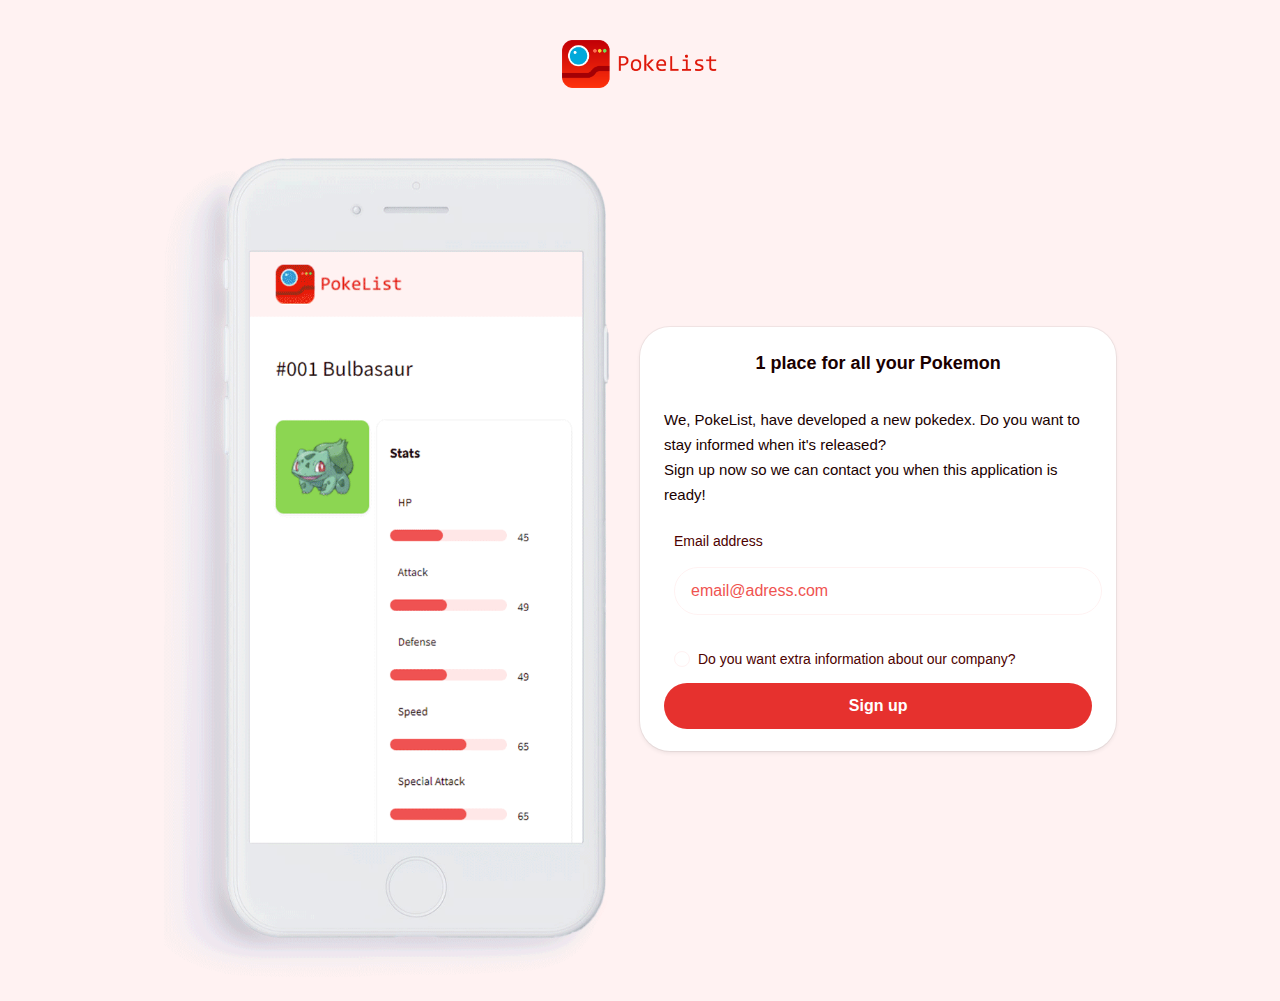
==== commit 92d1912b: "Finish v3" ====
--- a/launchPage.html
+++ b/launchPage.html
@@ -4,7 +4,7 @@
 <head>
     <meta charset="utf-8">
     <meta http-equiv="x-ua-compatible" content="ie=edge">
-    <title>Pokemon</title>
+    <title>PokeList</title>
     <meta name="description" content="This is my HTML5 boilerplate.">
     <meta name="viewport" content="width=device-width, initial-scale=1.0">
 
--- a/css/screen.css
+++ b/css/screen.css
@@ -104,7 +104,7 @@
     /* = 15px in case of 16px default font-size */
     line-height: 1.6666667em;
     /* = 25px */
-    font-family: "Source Sans Pro", Helvetica, arial, sans-serif;
+    font-family: "Inter", Helvetica, arial, sans-serif;
     color: var(--global-color-neutral-xxx-dark);
     box-sizing: border-box;
     -webkit-font-smoothing: antialiased;
